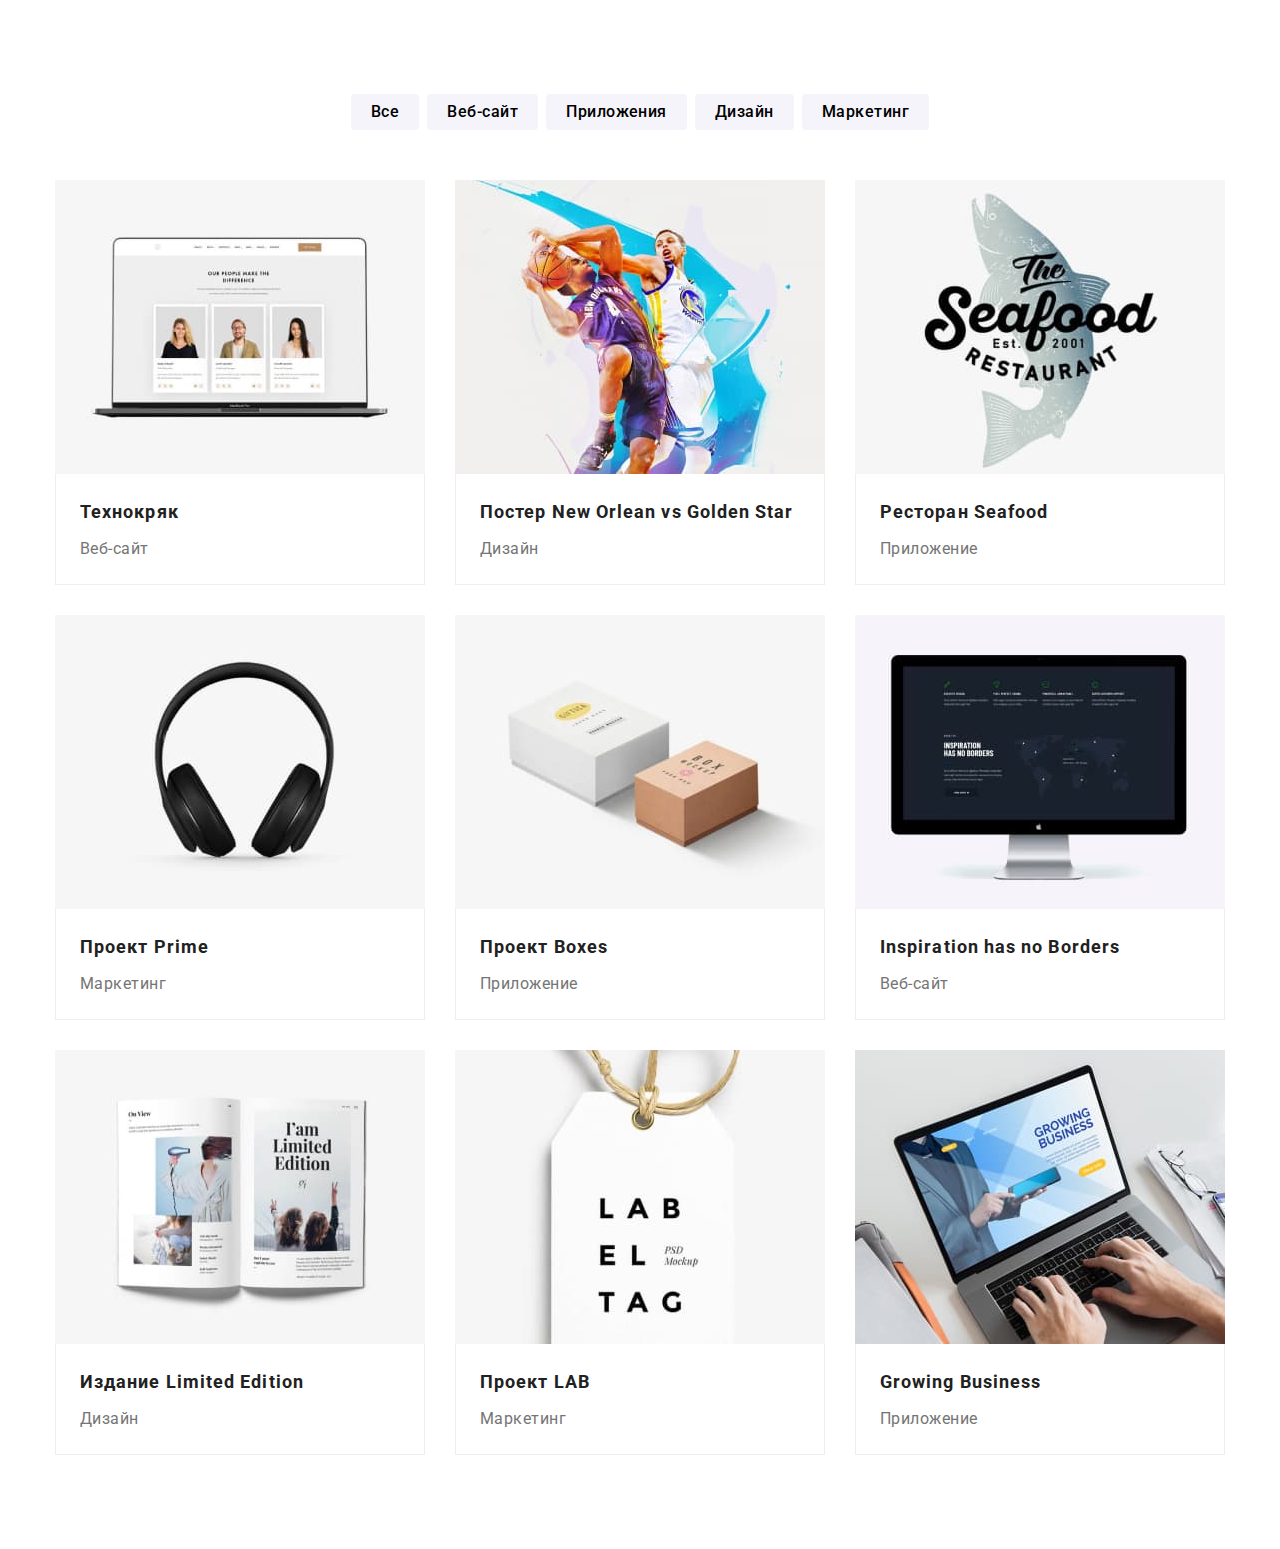
==== portfolio.html @ 3f849b32 "ДЗ-8" ====
<!DOCTYPE html>
<html lang="ru">
<head>
    <meta charset="UTF-8">
    <meta http-equiv="X-UA-Compatible" content="IE=edge">
    <meta name="viewport" content="width=device-width, initial-scale=1.0">
    <title>Портфолио</title>
    <link rel="stylesheet" href="https://cdnjs.cloudflare.com/ajax/libs/modern-normalize/1.0.0/modern-normalize.css">
    <link rel="preconnect" href="https://fonts.gstatic.com">
    <link href="https://fonts.googleapis.com/css2?family=Raleway:wght@700&family=Roboto:wght@400;500;700;900&display=swap"
        rel="stylesheet">
    <link rel="stylesheet" href="./css/main.min.css">
</head>

<body>
    <!-- <header class="header">
        <div class="container header__container">
            <nav class="nav">
                <a class="logo" href="./index.html"> Web<span class="logo__span--color--black">Studio</span></a>
    
                <ul class="nav__list header__nav">
                    <li class="nav__item">
                        <a class="nav__link link" href="./index.html">Студия</a>
                    </li>
                    <li class="nav__item">
                        <a class="nav__link link nav__link--current" href="./portfolio.html">Портфолио</a>
                    </li>
                    <li class="nav__item">
                        <a class="nav__link link" href="">Контакты</a>
                    </li>
                </ul>
            </nav>
    
            <ul class="contacts__list">
                <li class="contacts__item">
                    <a class="contacts__link link" href="mailto:info@devstudio.com">
                        <svg class="contacts__icon mail-icon">
                            <use href="./images/symbol-defs.svg#icon-envelope"></use>
                        </svg>
                        info@devstudio.com
                    </a>
                </li>
                <li class="contacts__list">
                    <a class="contacts__link link" href="tel:+380961111111">
                        <svg class="contacts__icon tell-icon">
                            <use href="./images/symbol-defs.svg#icon-smartphone"></use>
                        </svg>
                        +38 096 111 11 11
                    </a>
                </li>
            </ul>
        </div>
    </header> -->

    <main>
        <section class="section portfolio">
            <div class="container">
                <ul class="filters__list">
                    <li class="filters__item">
                        <button class="filters__button" type="button">Все</button>
                    </li>
                
                    <li class="filters__item">
                        <button class="filters__button" type="button">Веб-сайт</button>
                    </li>
                
                    <li class="filters__item">
                        <button class="filters__button" type="button">Приложения</button>
                    </li>
                
                    <li class="filters__item">
                        <button class="filters__button" type="button">Дизайн</button>
                    </li>
                
                    <li class="filters__item">
                        <button class="filters__button" type="button">Маркетинг</button>
                    </li>
                </ul>
                
                <ul class="portfolio__list">
                    <li class="portfolio__item">
                        <article class="portfolio__article">
                            <a class="portfolio__link link" href="">
                                <div class="portfolio__thumb">
                                    <img class="portfolio__image" src="./images/tehno.jpg" alt="Ноутбук" width="370">
                                    <p class="portfolio__desc">Технокряк это современная площадка распространения коронавируса. Компании используют эту платформу для
                                        цифрового шпионажа и атак на защищённые сервера конкурентов.</p>
                                </div>
                            
                                <div class="portfolio__box">
                                    <h2 class="portfolio__title">Технокряк</h2>
                                    <p class="portfolio__text">Веб-сайт</p>
                                </div>
                            </a>
                        </article>
                    </li>
                
                    <li class="portfolio__item">
                        <article class="portfolio__article">
                            <a class="portfolio__link link" href="">
                                <div class="portfolio__thumb">
                                    <img class="portfolio__image" src="./images/new-orlean.jpg" alt="Баскетбол" width="370">
                                    <p class="portfolio__desc">Технокряк это современная площадка распространения коронавируса. Компании используют эту платформу для
                                        цифрового шпионажа и атак на защищённые сервера конкурентов.</p>
                                </div>
                            
                                <div class="portfolio__box">
                                    <h2 class="portfolio__title">Постер New Orlean vs Golden Star</h2>
                                    <p class="portfolio__text">Дизайн</p>
                                </div>
                            </a>
                        </article>
                    </li>
                
                    <li class="portfolio__item">
                        <article class="portfolio__article">
                            <a class="portfolio__link link" href="">
                                <div class="portfolio__thumb">
                                    <img class="portfolio__image" src="./images/seafood.jpg" alt="Рыба" width="370">
                                    <p class="portfolio__desc">Технокряк это современная площадка распространения коронавируса. Компании используют эту платформу для
                                        цифрового шпионажа и атак на защищённые сервера конкурентов.</p>
                                </div>
                            
                                <div class="portfolio__box">
                                    <h2 class="portfolio__title">Ресторан Seafood</h2>
                                    <p class="portfolio__text">Приложение</p>
                                </div>
                            </a>
                        </article>
                    </li>
                
                    <li class="portfolio__item">
                        <article class="portfolio__article">
                            <a class="portfolio__link link" href="">
                                <div class="portfolio__thumb">
                                    <img class="portfolio__image" src="./images/prime.jpg" alt="Наушники" width="370">
                                    <p class="portfolio__desc">Технокряк это современная площадка распространения коронавируса. Компании используют эту платформу для
                                        цифрового шпионажа и атак на защищённые сервера конкурентов.</p>
                                </div>
                            
                                <div class="portfolio__box">
                                    <h2 class="portfolio__title">Проект Prime</h2>
                                    <p class="portfolio__text">Маркетинг</p>
                                </div>
                            </a>
                        </article>
                    </li>
                
                    <li class="portfolio__item">
                        <article class="portfolio__article">
                            <a class="portfolio__link link" href="">
                                <div class="portfolio__thumb">
                                    <img class="portfolio__image" src="./images/boxes.jpg" alt="Коробка" width="370">
                                    <p class="portfolio__desc">Технокряк это современная площадка распространения коронавируса. Компании используют эту платформу для
                                        цифрового шпионажа и атак на защищённые сервера конкурентов.</p>
                                </div>
                            
                                <div class="portfolio__box">
                                    <h2 class="portfolio__title">Проект Boxes</h2>
                                    <p class="portfolio__text">Приложение</p>
                                </div>
                            </a>
                        </article>
                    </li>
                
                    <li class="portfolio__item">
                        <article class="portfolio__article">
                            <a class="portfolio__link link" href="">
                                <div class="portfolio__thumb">
                                    <img class="portfolio__image" src="./images/inspiration.jpg" alt="Монитор" width="370">
                                    <p class="portfolio__desc">Технокряк это современная площадка распространения коронавируса. Компании используют эту платформу для
                                        цифрового шпионажа и атак на защищённые сервера конкурентов.</p>
                                </div>
                            
                                <div class="portfolio__box">
                                    <h2 class="portfolio__title">Inspiration has no Borders</h2>
                                    <p class="portfolio__text">Веб-сайт</p>
                                </div>
                            </a>
                        </article>
                    </li>
                
                    <li class="portfolio__item">
                        <article class="portfolio__article">
                            <a class="portfolio__link link" href="">
                                <div class="portfolio__thumb">
                                    <img class="portfolio__image" src="./images/limited-edition.jpg" alt="Буклет" width="370">
                                    <p class="portfolio__desc">Технокряк это современная площадка распространения коронавируса. Компании используют эту платформу для
                                        цифрового шпионажа и атак на защищённые сервера конкурентов.</p>
                                </div>
                            
                                <div class="portfolio__box">
                                    <h2 class="portfolio__title">Издание Limited Edition</h2>
                                    <p class="portfolio__text">Дизайн</p>
                                </div>
                            </a>
                        </article>
                    </li>
                
                    <li class="portfolio__item">
                        <article class="portfolio__article">
                            <a class="portfolio__link link" href="">
                                <div class="portfolio__thumb">
                                    <img class="portfolio__image" src="./images/lab.jpg" alt="Бирка" width="370">
                                    <p class="portfolio__desc">Технокряк это современная площадка распространения коронавируса. Компании используют эту платформу для
                                        цифрового шпионажа и атак на защищённые сервера конкурентов.</p>
                                </div>
                            
                                <div class="portfolio__box">
                                    <h2 class="portfolio__title">Проект LAB</h2>
                                    <p class="portfolio__text">Маркетинг</p>
                                </div>
                            </a>
                        </article>
                    </li>
                
                    <li class="portfolio__item">
                        <article class="portfolio__article">
                            <a class="portfolio__link link" href="">
                                <div class="portfolio__thumb">
                                    <img class="portfolio__image" src="./images/growing-business.jpg" alt="Ноутбук" width="370">
                                    <p class="portfolio__desc">Технокряк это современная площадка распространения коронавируса. Компании используют эту платформу для
                                        цифрового шпионажа и атак на защищённые сервера конкурентов.</p>
                                </div>
                            
                                <div class="portfolio__box">
                                    <h2 class="portfolio__title">Growing Business</h2>
                                    <p class="portfolio__text">Приложение</p>
                                </div>
                            </a>
                        </article>
                    </li>
                </ul>
            </div>
        </section>
    </main>
    
    <!-- <footer class="footer">
        <div class="container footer__container">
            <div>
                <a class="logo footer__logo" href="./index.html"> Web<span class="logo__span--color--white">Studio</span></a>
    
                <address class="address">
                    <ul class="address__list">
                        <li class="address__item">
                            <a class="address__link link" href="https://goo.gl/maps/9b3qbMeGriDYsaB76" target="_blank">г.
                                Киев, пр-т Леси
                                Украинки, 26</a>
                        </li>
                        <li class="address__item">
                            <a class="address__link link" href="mailto:info@example.com">info@example.com</a>
                        </li>
                        <li class="address__item">
                            <a class="address__link link" href="tel:+380991111111">+38 099 111 11 11</a>
                        </li>
                    </ul>
                </address>
            </div>
    
            <div class="join">
                <h3 class="join__title">присоединяйтесь</h3>
    
                <ul class="socialmedia__list">
                    <li class="socialmedia__item">
                        <a class="socialmedia__link socialmedia__link--color--white socialmedia__link--backcolor--grey"
                            href="">
                            <svg class="socialmedia__icon">
                                <use href="./images/symbol-defs.svg#icon-instagram"></use>
                            </svg>
                        </a>
                    </li>
                    <li class="socialmedia__item">
                        <a class="socialmedia__link socialmedia__link--color--white socialmedia__link--backcolor--grey"
                            href="">
                            <svg class="socialmedia__icon">
                                <use href="./images/symbol-defs.svg#icon-twitter"></use>
                            </svg>
                        </a>
                    </li>
                    <li class="socialmedia__item">
                        <a class="socialmedia__link socialmedia__link--color--white socialmedia__link--backcolor--grey"
                            href="">
                            <svg class="socialmedia__icon">
                                <use href="./images/symbol-defs.svg#icon-facebook"></use>
                            </svg>
                        </a>
                    </li>
                    <li class="socialmedia__item">
                        <a class="socialmedia__link socialmedia__link--color--white socialmedia__link--backcolor--grey"
                            href="">
                            <svg class="socialmedia__icon">
                                <use href="./images/symbol-defs.svg#icon-linkedin"></use>
                            </svg>
                        </a>
                    </li>
                </ul>
            </div>
    
            <form class="subscribe">
                <h3 class="subscribe__title">Подпишитесь на рассылку</h3>
                <label>
                    <input class="subscribe__input" type="email" name="email" placeholder="E-mail">
                </label>
                <button class="subscribe__botton subscribe-button" type="button">
                    Подписаться
                    <svg class="subscribe-button__icon">
                        <use href="./images/symbol-defs.svg#icon-icon-send"></use>
                    </svg>
                </button>
            </form>
        </div>
    </footer> -->
</body>

</html>
---- css/main.min.css ----
:root{--brand-color: #2196f3;--black-color: #212121;--grey-color: #757575;--white-color: #ffffff;--icon-color: #afb1b8}*,*::before,*::after{box-sizing:border-box}body{font-family:"Roboto", sans-serif;font-style:normal;color:var(--black-color)}ul{list-style-type:none;margin:0;padding:0}.link{font-style:normal;text-decoration:none;color:var(--black-color);transition:color 250ms cubic-bezier(0.4, 0, 0.2, 1)}.link:hover,.link:focus{color:var(--brand-color)}.container{margin:0 auto;padding:0 15px;width:320px}@media screen and (min-width: 480px){.container{width:480px}}@media screen and (min-width: 768px){.container{width:768px}}@media screen and (min-width: 1200px){.container{width:1200px}}.section{padding:60px 0}@media screen and (min-width: 1200px){.section{padding:94px 0}}.logo{font-family:Raleway;font-weight:bold;font-size:26px;line-height:1.192;text-decoration:none;letter-spacing:0.03em;color:var(--brand-color)}.logo__span--color--black{color:var(--black-color)}.logo__span--color--white{color:var(--white-color)}.work__title,.team__title,.client__title{margin:0 auto 50px;font-weight:bold;font-size:24px;line-height:1.167;letter-spacing:0.03em;text-align:center}@media screen and (min-width: 480px){.work__title,.team__title,.client__title{font-size:28px}}@media screen and (min-width: 1200px){.work__title,.team__title,.client__title{font-size:36px}}.header{border-bottom:1px solid #eeeeee;padding:25px 0}.header__nav{margin:0;margin-left:93px}.header__container{display:flex;justify-content:space-between;align-items:center}.nav{display:flex}.nav__list{display:flex;align-items:center;padding:0}.nav__item:not(:last-child){margin-right:50px}.nav__link{font-weight:500;font-size:14px;line-height:1.143;letter-spacing:0.02em}.nav__link--current{display:block;position:relative;color:var(--brand-color)}.nav__link--current::after{display:inline-block;position:absolute;bottom:-32px;left:0;content:"";width:100%;background:#2196f3;border:2px solid;border-radius:2px}.contacts__list{display:flex}.contacts__item:not(:last-child){margin-right:50px}.contacts__icon{margin-right:10px;fill:var(--grey-color);transition:fill 250ms cubic-bezier(0.4, 0, 0.2, 1)}.contacts__icon.mail-icon{height:12px;width:16px}.contacts__icon.tell-icon{height:16px;width:10px}.contacts__link{display:flex;align-items:center;font-weight:500;font-size:14px;line-height:1.143;letter-spacing:0.02em;color:var(--grey-color)}.contacts__link:hover .contacts__icon,.contacts__link:focus .contacts__icon{fill:var(--brand-color)}.hero{background-color:#c4c4c4}@media screen and (min-width: 1200px){.hero{max-width:1600px;margin:0 auto}}.hero__container{padding-top:100px;padding-bottom:100px}@media screen and (min-width: 480px){.hero__container{padding-top:118px;padding-bottom:118px}}@media screen and (min-width: 1200px){.hero__container{padding-top:200px;padding-bottom:200px}}.hero__title{margin:0 auto 30px auto;text-transform:uppercase;text-align:center;font-weight:900;font-size:20px;line-height:1.364;letter-spacing:0.06em;color:var(--white-color)}@media screen and (min-width: 480px){.hero__title{font-size:26px}}@media screen and (min-width: 1200px){.hero__title{font-size:44px}}.hero__order-button{margin:0 auto}.order-button{display:block;padding:10px 32px;font-weight:bold;font-size:16px;line-height:1.875;letter-spacing:0.06em;color:var(--white-color);background-color:var(--brand-color);cursor:pointer;border:none;border-radius:4px;box-shadow:0px 4px 4px rgba(0,0,0,0.15)}.button-close{display:flex;justify-content:center;align-items:center;position:absolute;top:8px;right:8px;width:30px;height:30px;border:1px solid rgba(0,0,0,0.1);border-radius:50%;background-color:#fff;cursor:pointer}.button-close__icon{position:relative;height:100%;width:100%;fill:var(--black-color);transition:fill 250ms cubic-bezier(0.4, 0, 0.2, 1)}.button-close:hover .button-close__icon,.button-close:focus .button-close__icon{fill:var(--brand-color)}.send-button{padding:10px 56px;font-weight:bold;font-size:16px;line-height:1.875;letter-spacing:0.06em;color:var(--white-color);background-color:var(--brand-color);cursor:pointer;border:none;border-radius:4px;box-shadow:0px 4px 4px rgba(0,0,0,0.15)}.filters__button{padding:5px 20px;font-family:Roboto;font-style:normal;font-weight:500;font-size:16px;line-height:1.62;letter-spacing:0.03em;text-align:center;background-color:#f5f4fa;border:none;border-radius:4px;cursor:pointer;transition:background-color 250ms cubic-bezier(0.4, 0, 0.2, 1),color 250ms cubic-bezier(0.4, 0, 0.2, 1),box-shadow 250ms cubic-bezier(0.4, 0, 0.2, 1)}.filters__button:hover,.filters__button:focus{background-color:var(--brand-color);color:var(--white-color);box-shadow:0px 3px 1px rgba(0,0,0,0.1),0px 1px 2px rgba(0,0,0,0.08),0px 2px 2px rgba(0,0,0,0.12)}.subscribe-button{padding:10px 32px;font-weight:bold;font-size:16px;line-height:1.875;letter-spacing:0.06em;color:var(--white-color);background-color:var(--brand-color);cursor:pointer;border:none;border-radius:4px}.subscribe-button__icon{vertical-align:middle;width:24px;height:24px}.backdrop{position:fixed;top:0;left:0;width:100%;height:100%;opacity:1;visibility:visible;transition:opacity 250ms, visibility 250ms;background-color:rgba(0,0,0,0.2)}.backdrop.is-hidden{opacity:0;visibility:hidden;pointer-events:none}.modal{position:absolute;top:50%;left:50%;transform:translate(-50%, -50%);padding:40px;width:528px;box-shadow:0px 1px 3px rgba(0,0,0,0.12),0px 1px 1px rgba(0,0,0,0.14),0px 2px 1px rgba(0,0,0,0.2);border-radius:4px;background-color:#fff}.modal__title{margin:0;margin-bottom:12px;font-weight:bold;font-size:20px;line-height:23px;text-align:center;letter-spacing:0.03em}.modal__label{position:relative;display:flex;flex-direction:column;margin-bottom:10px;font-size:12px;line-height:1.667;letter-spacing:0.01em;color:var(--grey-color)}.modal__icon{position:absolute;bottom:9px;left:12px;width:18px;height:18px;fill:#212121;transition:fill 250ms cubic-bezier(0.4, 0, 0.2, 1)}.modal__send-button{margin-top:30px}.modal__input{margin-top:4px;padding:11px 12px 11px 42px;border:1px solid rgba(33,33,33,0.2);border-radius:4px;cursor:pointer;transition:border 250ms cubic-bezier(0.4, 0, 0.2, 1)}.modal__input:hover,.modal__input:focus{border:1px solid var(--brand-color);outline:none}.modal__input:hover ~ .modal__icon,.modal__input:focus ~ .modal__icon{fill:var(--brand-color)}.modal__textarea{margin-top:4px;padding:12px 16px;font-size:14px;line-height:1.143;letter-spacing:0.01em;border:1px solid rgba(33,33,33,0.2);border-radius:4px;resize:none;cursor:pointer;transition:border 250ms cubic-bezier(0.4, 0, 0.2, 1)}.modal__textarea:hover,.modal__textarea:focus{border:1px solid var(--brand-color);outline:none}.modal__textarea::placeholder{font-size:14px;line-height:1.143;letter-spacing:0.01em;color:rgba(117,117,117,0.5)}.modal-agree{display:flex;flex-direction:column;align-items:center;margin-top:20px}.modal-agree__label{font-size:14px;line-height:1.714;letter-spacing:0.03em;color:var(--grey-color)}.modal-agree__conditions{color:var(--brand-color)}.modal-agree__icon{display:inline-block;vertical-align:text-top;width:16px;height:15px;border:2px solid var(--black-color);border-radius:2px}.modal-agree__checkbox{appearance:none;position:absolute}.modal-agree__checkbox:focus+.modal-agree__icon{border-color:var(--brand-color)}.modal-agree__checkbox:checked+.modal-agree__icon{border-color:transparent;background-color:var(--brand-color);background-image:url("../images/icon-check.svg");background-size:contain;background-origin:border-box}@media screen and (min-width: 768px){.quality__list{display:flex;flex-wrap:wrap;margin-left:-30px}}@media screen and (min-width: 1200px){.quality__list{flex-wrap:nowrap;justify-content:space-between}}.quality__item{margin-bottom:30px}@media screen and (min-width: 768px){.quality__item{flex-basis:calc((100% - 60px) / 2);margin-left:30px}}@media screen and (min-width: 1200px){.quality__item{margin-bottom:0}}@media screen and (max-width: 767px){.quality__item:last-child{margin-bottom:0}}@media screen and (min-width: 768px) and (max-width: 1199px){.quality__item:nth-last-child(-n+2){margin-bottom:0}}.quality__title{margin:0 0 10px 0;font-weight:bold;font-size:14px;line-height:1.143;letter-spacing:0.03em;text-transform:uppercase;text-align:center}@media screen and (min-width: 768px){.quality__title{text-align:start}}.quality__desc{margin:0;font-size:14px;line-height:1.714;letter-spacing:0.03;color:var(--grey-color)}.quality__icon{display:flex;justify-content:center;align-items:center;margin-bottom:30px;height:120px;background-color:#f5f4fa}.work{display:none;padding-top:0}@media screen and (min-width: 1200px){.work{display:flex}}.work__list{display:flex;justify-content:space-between}.work__item{position:relative}.work__image{display:block}.work__label{position:absolute;bottom:0;padding:27px 0;width:100%;height:70px;font-weight:bold;font-size:14px;line-height:1.143;letter-spacing:0.03em;text-align:center;text-transform:uppercase;color:var(--white-color);background-color:rgba(47,48,58,0.8)}.team{background-color:#f5f4fa}@media screen and (min-width: 768px){.team__list{display:flex;flex-wrap:wrap;margin-left:-30px}}@media screen and (min-width: 1200px){.team__list{flex-wrap:nowrap;justify-content:space-between}}.team__item{margin-bottom:30px;width:290px;background-color:var(--white-color);box-shadow:0px 1px 3px rgba(0,0,0,0.12),0px 1px 1px rgba(0,0,0,0.14),0px 2px 1px rgba(0,0,0,0.2);border-radius:0px 0px 4px 4px}@media screen and (min-width: 480px){.team__item{width:450px}}@media screen and (min-width: 768px){.team__item{flex-basis:calc((100% - 60px) / 2);margin-left:30px}}@media screen and (min-width: 1200px){.team__item{margin-bottom:0}}@media screen and (max-width: 767px){.team__item:last-child{margin-bottom:0}}@media screen and (min-width: 768px) and (max-width: 1199px){.team__item:nth-last-child(-n+2){margin-bottom:0}}.team__image{width:100%}.team__desc{padding:30px 0 24px 0;text-align:center}@media screen and (min-width: 1200px){.team__desc{padding-bottom:30px}}.team__name{margin:0;font-weight:500;font-size:16px;line-height:1.188;letter-spacing:0.03em}.team__position{margin:10px 0 16px 0;font-size:16px;line-height:1.188;letter-spacing:0.03em;color:var(--grey-color)}.socialmedia__list{display:flex;justify-content:center}.socialmedia__item:not(:last-child){margin-right:10px}.socialmedia__icon{height:20px;width:20px;fill:currentColor}.socialmedia__link{display:flex;justify-content:center;align-items:center;width:44px;height:44px;border-radius:50%;transition:background-color 250ms cubic-bezier(0.4, 0, 0.2, 1),color 250ms cubic-bezier(0.4, 0, 0.2, 1)}.socialmedia__link:hover,.socialmedia__link:focus{background-color:var(--brand-color);color:var(--white-color);border-radius:50%}.socialmedia__link--color--grey{color:var(--icon-color)}.socialmedia__link--color--white{color:var(--white-color)}.socialmedia__link--backcolor--grey{background-color:rgba(255,255,255,0.1)}@media screen and (min-width: 480px){.client__list{display:flex;flex-wrap:wrap;margin-left:-30px}}@media screen and (min-width: 1200px){.client__list{flex-wrap:nowrap;justify-content:space-between}}.client__item{margin-bottom:30px}@media screen and (min-width: 480px){.client__item{flex-basis:calc((100% - 60px) / 2);margin-left:30px}}@media screen and (min-width: 768px){.client__item{flex-basis:calc((100% - 90px) / 3)}}@media screen and (min-width: 1200px){.client__item{margin-bottom:0}}@media screen and (max-width: 479px){.client__item:last-child{margin-bottom:0}}@media screen and (min-width: 480px) and (max-width: 767px){.client__item:nth-last-child(-n+2){margin-bottom:0}}@media screen and (min-width: 768px) and (max-width: 1199px){.client__item:nth-last-child(-n+3){margin-bottom:0}}.client__link{display:flex;justify-content:center;align-items:center;padding:15px 32px;border:1px solid;border-radius:4px;color:var(--icon-color)}.client__icon{width:106px;height:60px;fill:currentColor}.filters__list{display:flex;flex-wrap:wrap;margin:0 auto 40px}@media screen and (min-width: 768px){.filters__list{justify-content:center;margin-bottom:30px}}@media screen and (min-width: 768px){.filters__list{margin-bottom:50px}}@media screen and (min-width: 768px){.filters__item{margin-bottom:0}}.filters__item:not(:last-child){margin-right:8px}@media screen and (max-width: 767px){.filters__item:not(:nth-last-child(-n+2)){margin-bottom:15px}}@media screen and (min-width: 768px){.portfolio__list{display:flex;flex-wrap:wrap;margin-left:-30px}}.portfolio__item{width:290px;margin-bottom:30px}@media screen and (min-width: 480px){.portfolio__item{width:450px}}@media screen and (min-width: 768px){.portfolio__item{flex-basis:calc((100% - 60px) / 2);margin-left:30px}}@media screen and (min-width: 1200px){.portfolio__item{flex-basis:calc((100% - 90px) / 3)}}@media screen and (max-width: 1199px){.portfolio__item:last-child{margin-bottom:0}}@media screen and (min-width: 1200px){.portfolio__item:nth-last-child(-n+3){margin-bottom:0}}.portfolio__article{height:100%}.portfolio__thumb{position:relative;overflow:hidden}.portfolio__image{display:block;width:100%}.portfolio__box{flex-grow:1;padding:20px 24px;border:1px solid #eeeeee;border-top:none}.portfolio__title{margin:0;margin-bottom:4px;font-weight:bold;font-size:18px;line-height:2;letter-spacing:0.06em;color:var(--black-color)}.portfolio__text{margin:0;font-size:16px;line-height:1.875;letter-spacing:0.03em;color:var(--grey-color)}.portfolio__desc{position:absolute;top:0;left:0;transform:translateY(100%);width:100%;height:100%;margin:0;padding:63px 24px;font-size:18px;line-height:1.556;letter-spacing:0.03em;color:var(--white-color);background-color:rgba(33,150,243,0.9);transition:transform 250ms cubic-bezier(0.4, 0, 0.2, 1)}.portfolio__link{display:flex;flex-direction:column;height:100%;transition:box-shadow 250ms cubic-bezier(0.4, 0, 0.2, 1)}.portfolio__link:hover,.portfolio__link:focus{box-shadow:0px 1px 1px rgba(0,0,0,0.12),0px 4px 4px rgba(0,0,0,0.06),1px 4px 6px rgba(0,0,0,0.16)}.portfolio__link:hover .portfolio__desc,.portfolio__link:focus .portfolio__desc{transform:translateY(0)}.footer{background-color:#2f303a;padding:60px 0}.footer__logo{display:inline-block;margin-bottom:20px}.footer__container{display:flex;align-items:baseline}.address__item{color:rgba(255,255,255,0.6)}.address__item:not(:last-child){margin-bottom:9px}.address__item:nth-child(1){color:var(--white-color)}.address__link{font-size:14px;line-height:1.714;color:inherit}.join{margin-left:70px}.join__title{margin:0 0 20px 0;font-weight:bold;font-size:14px;line-height:1.143;letter-spacing:0.03em;text-transform:uppercase;color:var(--white-color)}.subscribe{margin-left:93px}.subscribe__title{margin:0 0 20px 0;font-weight:bold;font-size:14px;line-height:1.143;letter-spacing:0.03em;text-transform:uppercase;color:var(--white-color)}.subscribe__input{padding:15px 16px;height:50px;width:358px;color:var(--white-color);border:1px solid rgba(255,255,255,0.3);border-radius:4px;background-color:#2f303a}.subscribe__botton{margin-left:12px}
/*# sourceMappingURL=main.min.css.map */
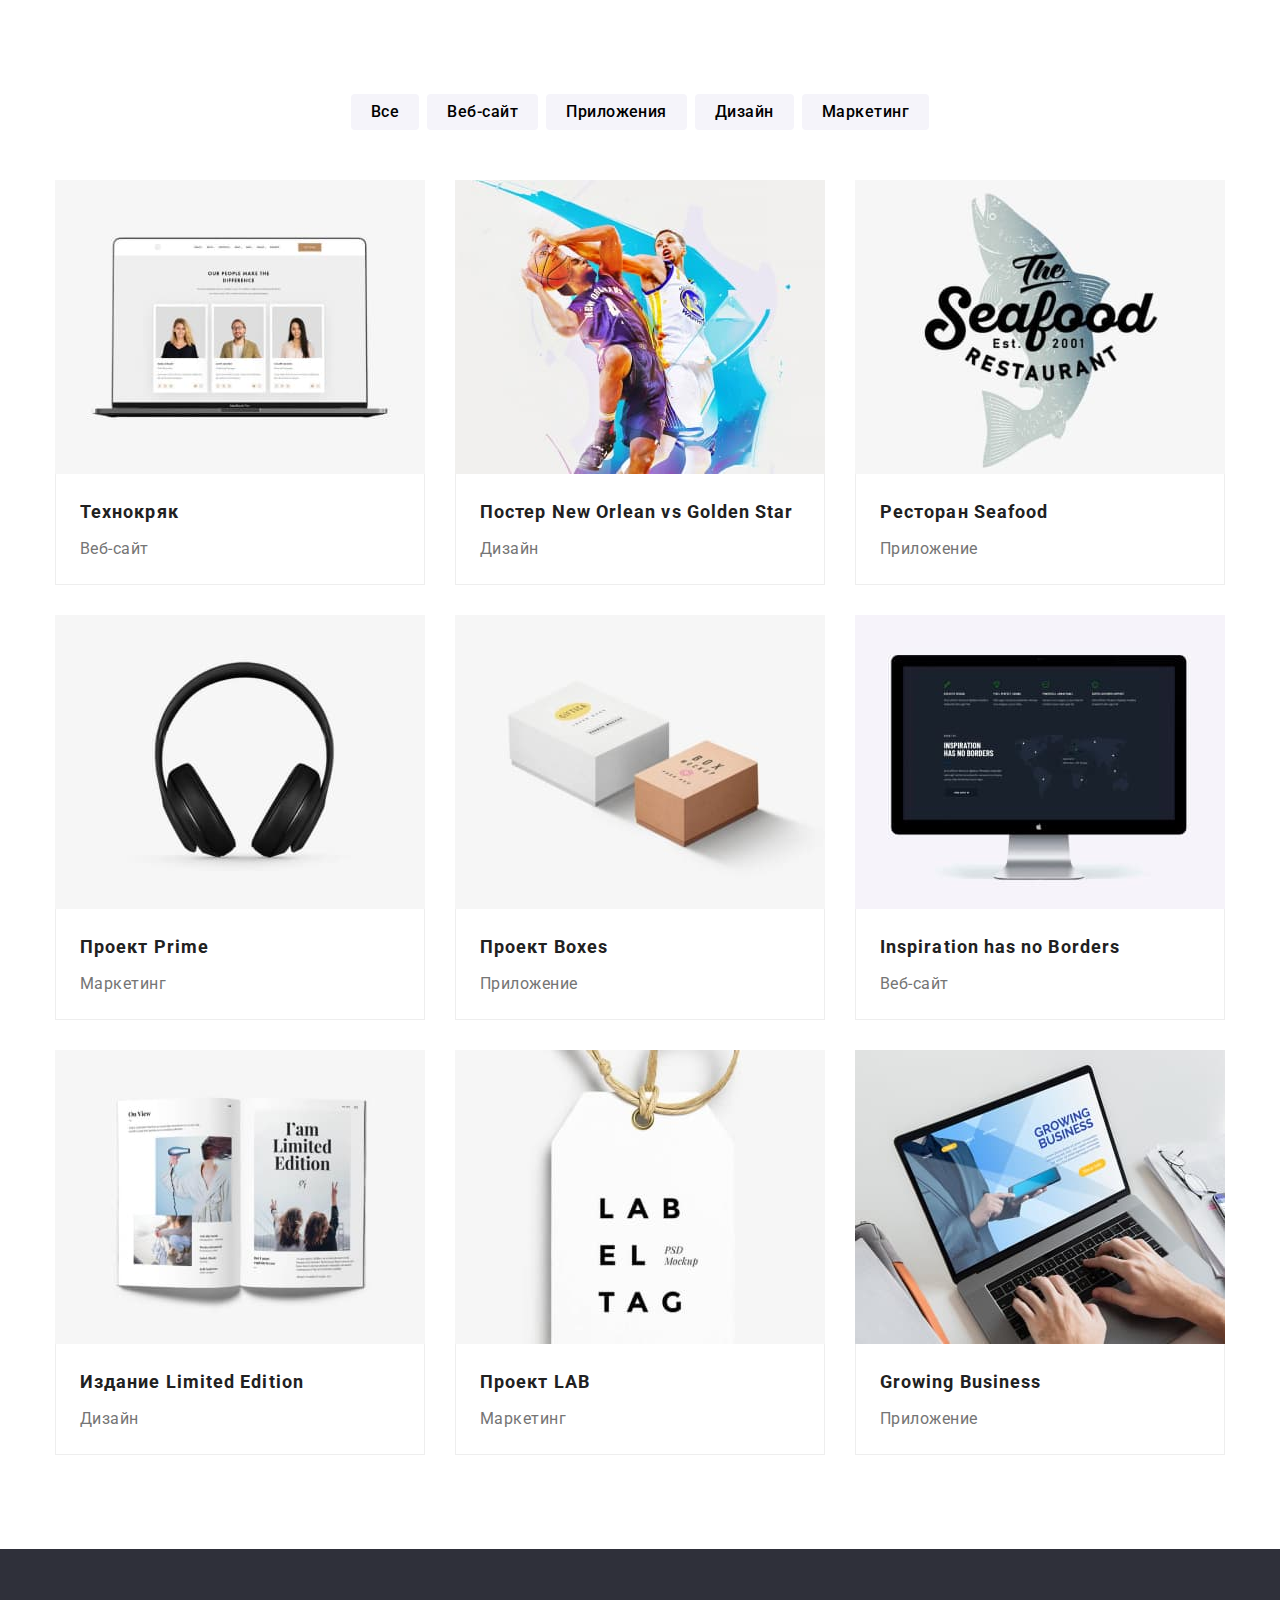
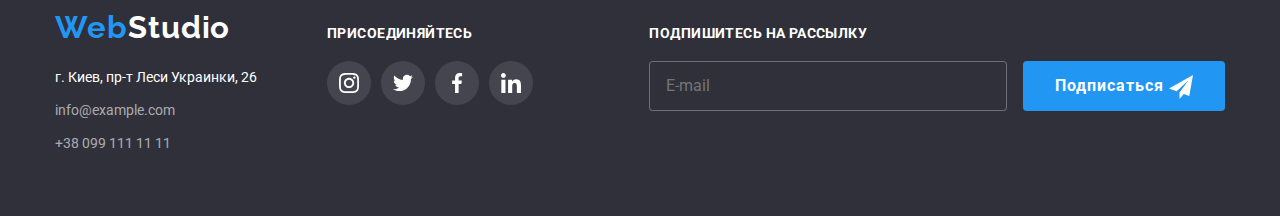
==== commit f6b91091: "ДЗ-8" ====
--- a/portfolio.html
+++ b/portfolio.html
@@ -82,7 +82,13 @@
                         <article class="portfolio__article">
                             <a class="portfolio__link link" href="">
                                 <div class="portfolio__thumb">
-                                    <img class="portfolio__image" src="./images/tehno.jpg" alt="Ноутбук" width="370">
+                                    <picture>
+                                        <source srcset="./images/portfolio-1-desc.jpg 1x, ./images/portfolio-1-desc-2x.jpg 2x"
+                                            media="(min-width: 1200px)" />
+                                        <source srcset="./images/portfolio-1-tab.jpg 1x, ./images/portfolio-1-tab-2x.jpg 2x" media="(min-width: 768px)" />
+                                        <source srcset="./images/portfolio-1.jpg 1x, ./images/portfolio-1-2x.jpg 2x" media="(min-width: 480px)" />
+                                        <img class="portfolio__image" src="./images/portfolio-1.jpg" alt="Ноутбук">
+                                    </picture>
                                     <p class="portfolio__desc">Технокряк это современная площадка распространения коронавируса. Компании используют эту платформу для
                                         цифрового шпионажа и атак на защищённые сервера конкурентов.</p>
                                 </div>
@@ -99,7 +105,12 @@
                         <article class="portfolio__article">
                             <a class="portfolio__link link" href="">
                                 <div class="portfolio__thumb">
-                                    <img class="portfolio__image" src="./images/new-orlean.jpg" alt="Баскетбол" width="370">
+                                    <picture>
+                                        <source srcset="./images/portfolio-2-desc.jpg 1x, ./images/portfolio-2-desc-2x.jpg 2x" media="(min-width: 1200px)" />
+                                        <source srcset="./images/portfolio-2-tab.jpg 1x, ./images/portfolio-2-tab-2x.jpg 2x" media="(min-width: 768px)" />
+                                        <source srcset="./images/portfolio-2.jpg 1x, ./images/portfolio-2-2x.jpg 2x" media="(min-width: 480px)" />
+                                        <img class="portfolio__image" src="./images/portfolio-2.jpg" alt="Баскетбол">
+                                    </picture>
                                     <p class="portfolio__desc">Технокряк это современная площадка распространения коронавируса. Компании используют эту платформу для
                                         цифрового шпионажа и атак на защищённые сервера конкурентов.</p>
                                 </div>
@@ -116,7 +127,12 @@
                         <article class="portfolio__article">
                             <a class="portfolio__link link" href="">
                                 <div class="portfolio__thumb">
-                                    <img class="portfolio__image" src="./images/seafood.jpg" alt="Рыба" width="370">
+                                    <picture>
+                                        <source srcset="./images/portfolio-3-desc.jpg 1x, ./images/portfolio-3-desc-2x.jpg 2x" media="(min-width: 1200px)" />
+                                        <source srcset="./images/portfolio-3-tab.jpg 1x, ./images/portfolio-3-tab-2x.jpg 2x" media="(min-width: 768px)" />
+                                        <source srcset="./images/portfolio-3.jpg 1x, ./images/portfolio-3-2x.jpg 2x" media="(min-width: 480px)" />
+                                        <img class="portfolio__image" src="./images/portfolio-3.jpg" alt="Рыба">
+                                    </picture>
                                     <p class="portfolio__desc">Технокряк это современная площадка распространения коронавируса. Компании используют эту платформу для
                                         цифрового шпионажа и атак на защищённые сервера конкурентов.</p>
                                 </div>
@@ -133,7 +149,12 @@
                         <article class="portfolio__article">
                             <a class="portfolio__link link" href="">
                                 <div class="portfolio__thumb">
-                                    <img class="portfolio__image" src="./images/prime.jpg" alt="Наушники" width="370">
+                                    <picture>
+                                        <source srcset="./images/portfolio-4-desc.jpg 1x, ./images/portfolio-4-desc-2x.jpg 2x" media="(min-width: 1200px)" />
+                                        <source srcset="./images/portfolio-4-tab.jpg 1x, ./images/portfolio-4-tab-2x.jpg 2x" media="(min-width: 768px)" />
+                                        <source srcset="./images/portfolio-4.jpg 1x, ./images/portfolio-4-2x.jpg 2x" media="(min-width: 480px)" />
+                                        <img class="portfolio__image" src="./images/portfolio-4.jpg" alt="Наушники">
+                                    </picture>
                                     <p class="portfolio__desc">Технокряк это современная площадка распространения коронавируса. Компании используют эту платформу для
                                         цифрового шпионажа и атак на защищённые сервера конкурентов.</p>
                                 </div>
@@ -150,7 +171,12 @@
                         <article class="portfolio__article">
                             <a class="portfolio__link link" href="">
                                 <div class="portfolio__thumb">
-                                    <img class="portfolio__image" src="./images/boxes.jpg" alt="Коробка" width="370">
+                                    <picture>
+                                        <source srcset="./images/portfolio-5-desc.jpg 1x, ./images/portfolio-5-desc-2x.jpg 2x" media="(min-width: 1200px)" />
+                                        <source srcset="./images/portfolio-5-tab.jpg 1x, ./images/portfolio-5-tab-2x.jpg 2x" media="(min-width: 768px)" />
+                                        <source srcset="./images/portfolio-5.jpg 1x, ./images/portfolio-5-2x.jpg 2x" media="(min-width: 480px)" />
+                                        <img class="portfolio__image" src="./images/portfolio-5.jpg" alt="Коробка">
+                                    </picture>
                                     <p class="portfolio__desc">Технокряк это современная площадка распространения коронавируса. Компании используют эту платформу для
                                         цифрового шпионажа и атак на защищённые сервера конкурентов.</p>
                                 </div>
@@ -167,7 +193,12 @@
                         <article class="portfolio__article">
                             <a class="portfolio__link link" href="">
                                 <div class="portfolio__thumb">
-                                    <img class="portfolio__image" src="./images/inspiration.jpg" alt="Монитор" width="370">
+                                    <picture>
+                                        <source srcset="./images/portfolio-6-desc.jpg 1x, ./images/portfolio-6-desc-2x.jpg 2x" media="(min-width: 1200px)" />
+                                        <source srcset="./images/portfolio-6-tab.jpg 1x, ./images/portfolio-6-tab-2x.jpg 2x" media="(min-width: 768px)" />
+                                        <source srcset="./images/portfolio-6.jpg 1x, ./images/portfolio-6-2x.jpg 2x" media="(min-width: 480px)" />
+                                        <img class="portfolio__image" src="./images/portfolio-6.jpg" alt="Монитор">
+                                    </picture>
                                     <p class="portfolio__desc">Технокряк это современная площадка распространения коронавируса. Компании используют эту платформу для
                                         цифрового шпионажа и атак на защищённые сервера конкурентов.</p>
                                 </div>
@@ -184,7 +215,12 @@
                         <article class="portfolio__article">
                             <a class="portfolio__link link" href="">
                                 <div class="portfolio__thumb">
-                                    <img class="portfolio__image" src="./images/limited-edition.jpg" alt="Буклет" width="370">
+                                    <picture>
+                                        <source srcset="./images/portfolio-7-desc.jpg 1x, ./images/portfolio-7-desc-2x.jpg 2x" media="(min-width: 1200px)" />
+                                        <source srcset="./images/portfolio-7-tab.jpg 1x, ./images/portfolio-7-tab-2x.jpg 2x" media="(min-width: 768px)" />
+                                        <source srcset="./images/portfolio-7.jpg 1x, ./images/portfolio-7-2x.jpg 2x" media="(min-width: 480px)" />
+                                        <img class="portfolio__image" src="./images/portfolio-7.jpg" alt="Буклет">
+                                    </picture>
                                     <p class="portfolio__desc">Технокряк это современная площадка распространения коронавируса. Компании используют эту платформу для
                                         цифрового шпионажа и атак на защищённые сервера конкурентов.</p>
                                 </div>
@@ -201,7 +237,12 @@
                         <article class="portfolio__article">
                             <a class="portfolio__link link" href="">
                                 <div class="portfolio__thumb">
-                                    <img class="portfolio__image" src="./images/lab.jpg" alt="Бирка" width="370">
+                                    <picture>
+                                        <source srcset="./images/portfolio-8-desc.jpg 1x, ./images/portfolio-8-desc-2x.jpg 2x" media="(min-width: 1200px)" />
+                                        <source srcset="./images/portfolio-8-tab.jpg 1x, ./images/portfolio-8-tab-2x.jpg 2x" media="(min-width: 768px)" />
+                                        <source srcset="./images/portfolio-8.jpg 1x, ./images/portfolio-8-2x.jpg 2x" media="(min-width: 480px)" />
+                                        <img class="portfolio__image" src="./images/portfolio-8.jpg" alt="Бирка">
+                                    </picture>
                                     <p class="portfolio__desc">Технокряк это современная площадка распространения коронавируса. Компании используют эту платформу для
                                         цифрового шпионажа и атак на защищённые сервера конкурентов.</p>
                                 </div>
@@ -218,7 +259,12 @@
                         <article class="portfolio__article">
                             <a class="portfolio__link link" href="">
                                 <div class="portfolio__thumb">
-                                    <img class="portfolio__image" src="./images/growing-business.jpg" alt="Ноутбук" width="370">
+                                    <picture>
+                                        <source srcset="./images/portfolio-9-desc.jpg 1x, ./images/portfolio-9-desc-2x.jpg 2x" media="(min-width: 1200px)" />
+                                        <source srcset="./images/portfolio-9-tab.jpg 1x, ./images/portfolio-9-tab-2x.jpg 2x" media="(min-width: 768px)" />
+                                        <source srcset="./images/portfolio-9.jpg 1x, ./images/portfolio-9-2x.jpg 2x" media="(min-width: 480px)" />
+                                        <img class="portfolio__image" src="./images/portfolio-9.jpg" alt="Ноутбук">
+                                    </picture>
                                     <p class="portfolio__desc">Технокряк это современная площадка распространения коронавируса. Компании используют эту платформу для
                                         цифрового шпионажа и атак на защищённые сервера конкурентов.</p>
                                 </div>
@@ -235,12 +281,13 @@
         </section>
     </main>
     
-    <!-- <footer class="footer">
+    <footer class="footer">
         <div class="container footer__container">
-            <div>
-                <a class="logo footer__logo" href="./index.html"> Web<span class="logo__span--color--white">Studio</span></a>
-    
-                <address class="address">
+            <div class="footer__box">
+                <div class="footer__address">
+                    <a class="logo footer__logo" href="./index.html"> Web<span
+                            class="logo__span--color--white">Studio</span></a>
+    
                     <ul class="address__list">
                         <li class="address__item">
                             <a class="address__link link" href="https://goo.gl/maps/9b3qbMeGriDYsaB76" target="_blank">г.
@@ -254,46 +301,46 @@
                             <a class="address__link link" href="tel:+380991111111">+38 099 111 11 11</a>
                         </li>
                     </ul>
-                </address>
-            </div>
-    
-            <div class="join">
-                <h3 class="join__title">присоединяйтесь</h3>
-    
-                <ul class="socialmedia__list">
-                    <li class="socialmedia__item">
-                        <a class="socialmedia__link socialmedia__link--color--white socialmedia__link--backcolor--grey"
-                            href="">
-                            <svg class="socialmedia__icon">
-                                <use href="./images/symbol-defs.svg#icon-instagram"></use>
-                            </svg>
-                        </a>
-                    </li>
-                    <li class="socialmedia__item">
-                        <a class="socialmedia__link socialmedia__link--color--white socialmedia__link--backcolor--grey"
-                            href="">
-                            <svg class="socialmedia__icon">
-                                <use href="./images/symbol-defs.svg#icon-twitter"></use>
-                            </svg>
-                        </a>
-                    </li>
-                    <li class="socialmedia__item">
-                        <a class="socialmedia__link socialmedia__link--color--white socialmedia__link--backcolor--grey"
-                            href="">
-                            <svg class="socialmedia__icon">
-                                <use href="./images/symbol-defs.svg#icon-facebook"></use>
-                            </svg>
-                        </a>
-                    </li>
-                    <li class="socialmedia__item">
-                        <a class="socialmedia__link socialmedia__link--color--white socialmedia__link--backcolor--grey"
-                            href="">
-                            <svg class="socialmedia__icon">
-                                <use href="./images/symbol-defs.svg#icon-linkedin"></use>
-                            </svg>
-                        </a>
-                    </li>
-                </ul>
+                </div>
+    
+                <div class="join">
+                    <h3 class="join__title">присоединяйтесь</h3>
+    
+                    <ul class="socialmedia__list">
+                        <li class="socialmedia__item">
+                            <a class="socialmedia__link socialmedia__link--color--white socialmedia__link--backcolor--grey"
+                                href="">
+                                <svg class="socialmedia__icon">
+                                    <use href="./images/symbol-defs.svg#icon-instagram"></use>
+                                </svg>
+                            </a>
+                        </li>
+                        <li class="socialmedia__item">
+                            <a class="socialmedia__link socialmedia__link--color--white socialmedia__link--backcolor--grey"
+                                href="">
+                                <svg class="socialmedia__icon">
+                                    <use href="./images/symbol-defs.svg#icon-twitter"></use>
+                                </svg>
+                            </a>
+                        </li>
+                        <li class="socialmedia__item">
+                            <a class="socialmedia__link socialmedia__link--color--white socialmedia__link--backcolor--grey"
+                                href="">
+                                <svg class="socialmedia__icon">
+                                    <use href="./images/symbol-defs.svg#icon-facebook"></use>
+                                </svg>
+                            </a>
+                        </li>
+                        <li class="socialmedia__item">
+                            <a class="socialmedia__link socialmedia__link--color--white socialmedia__link--backcolor--grey"
+                                href="">
+                                <svg class="socialmedia__icon">
+                                    <use href="./images/symbol-defs.svg#icon-linkedin"></use>
+                                </svg>
+                            </a>
+                        </li>
+                    </ul>
+                </div>
             </div>
     
             <form class="subscribe">
@@ -309,7 +356,7 @@
                 </button>
             </form>
         </div>
-    </footer> -->
+    </footer>
 </body>
 
 </html>--- a/css/main.min.css
+++ b/css/main.min.css
@@ -1,2 +1,2 @@
-:root{--brand-color: #2196f3;--black-color: #212121;--grey-color: #757575;--white-color: #ffffff;--icon-color: #afb1b8}*,*::before,*::after{box-sizing:border-box}body{font-family:"Roboto", sans-serif;font-style:normal;color:var(--black-color)}ul{list-style-type:none;margin:0;padding:0}.link{font-style:normal;text-decoration:none;color:var(--black-color);transition:color 250ms cubic-bezier(0.4, 0, 0.2, 1)}.link:hover,.link:focus{color:var(--brand-color)}.container{margin:0 auto;padding:0 15px;width:320px}@media screen and (min-width: 480px){.container{width:480px}}@media screen and (min-width: 768px){.container{width:768px}}@media screen and (min-width: 1200px){.container{width:1200px}}.section{padding:60px 0}@media screen and (min-width: 1200px){.section{padding:94px 0}}.logo{font-family:Raleway;font-weight:bold;font-size:26px;line-height:1.192;text-decoration:none;letter-spacing:0.03em;color:var(--brand-color)}.logo__span--color--black{color:var(--black-color)}.logo__span--color--white{color:var(--white-color)}.work__title,.team__title,.client__title{margin:0 auto 50px;font-weight:bold;font-size:24px;line-height:1.167;letter-spacing:0.03em;text-align:center}@media screen and (min-width: 480px){.work__title,.team__title,.client__title{font-size:28px}}@media screen and (min-width: 1200px){.work__title,.team__title,.client__title{font-size:36px}}.header{border-bottom:1px solid #eeeeee;padding:25px 0}.header__nav{margin:0;margin-left:93px}.header__container{display:flex;justify-content:space-between;align-items:center}.nav{display:flex}.nav__list{display:flex;align-items:center;padding:0}.nav__item:not(:last-child){margin-right:50px}.nav__link{font-weight:500;font-size:14px;line-height:1.143;letter-spacing:0.02em}.nav__link--current{display:block;position:relative;color:var(--brand-color)}.nav__link--current::after{display:inline-block;position:absolute;bottom:-32px;left:0;content:"";width:100%;background:#2196f3;border:2px solid;border-radius:2px}.contacts__list{display:flex}.contacts__item:not(:last-child){margin-right:50px}.contacts__icon{margin-right:10px;fill:var(--grey-color);transition:fill 250ms cubic-bezier(0.4, 0, 0.2, 1)}.contacts__icon.mail-icon{height:12px;width:16px}.contacts__icon.tell-icon{height:16px;width:10px}.contacts__link{display:flex;align-items:center;font-weight:500;font-size:14px;line-height:1.143;letter-spacing:0.02em;color:var(--grey-color)}.contacts__link:hover .contacts__icon,.contacts__link:focus .contacts__icon{fill:var(--brand-color)}.hero{background-color:#c4c4c4}@media screen and (min-width: 1200px){.hero{max-width:1600px;margin:0 auto}}.hero__container{padding-top:100px;padding-bottom:100px}@media screen and (min-width: 480px){.hero__container{padding-top:118px;padding-bottom:118px}}@media screen and (min-width: 1200px){.hero__container{padding-top:200px;padding-bottom:200px}}.hero__title{margin:0 auto 30px auto;text-transform:uppercase;text-align:center;font-weight:900;font-size:20px;line-height:1.364;letter-spacing:0.06em;color:var(--white-color)}@media screen and (min-width: 480px){.hero__title{font-size:26px}}@media screen and (min-width: 1200px){.hero__title{font-size:44px}}.hero__order-button{margin:0 auto}.order-button{display:block;padding:10px 32px;font-weight:bold;font-size:16px;line-height:1.875;letter-spacing:0.06em;color:var(--white-color);background-color:var(--brand-color);cursor:pointer;border:none;border-radius:4px;box-shadow:0px 4px 4px rgba(0,0,0,0.15)}.button-close{display:flex;justify-content:center;align-items:center;position:absolute;top:8px;right:8px;width:30px;height:30px;border:1px solid rgba(0,0,0,0.1);border-radius:50%;background-color:#fff;cursor:pointer}.button-close__icon{position:relative;height:100%;width:100%;fill:var(--black-color);transition:fill 250ms cubic-bezier(0.4, 0, 0.2, 1)}.button-close:hover .button-close__icon,.button-close:focus .button-close__icon{fill:var(--brand-color)}.send-button{padding:10px 56px;font-weight:bold;font-size:16px;line-height:1.875;letter-spacing:0.06em;color:var(--white-color);background-color:var(--brand-color);cursor:pointer;border:none;border-radius:4px;box-shadow:0px 4px 4px rgba(0,0,0,0.15)}.filters__button{padding:5px 20px;font-family:Roboto;font-style:normal;font-weight:500;font-size:16px;line-height:1.62;letter-spacing:0.03em;text-align:center;background-color:#f5f4fa;border:none;border-radius:4px;cursor:pointer;transition:background-color 250ms cubic-bezier(0.4, 0, 0.2, 1),color 250ms cubic-bezier(0.4, 0, 0.2, 1),box-shadow 250ms cubic-bezier(0.4, 0, 0.2, 1)}.filters__button:hover,.filters__button:focus{background-color:var(--brand-color);color:var(--white-color);box-shadow:0px 3px 1px rgba(0,0,0,0.1),0px 1px 2px rgba(0,0,0,0.08),0px 2px 2px rgba(0,0,0,0.12)}.subscribe-button{padding:10px 32px;font-weight:bold;font-size:16px;line-height:1.875;letter-spacing:0.06em;color:var(--white-color);background-color:var(--brand-color);cursor:pointer;border:none;border-radius:4px}.subscribe-button__icon{vertical-align:middle;width:24px;height:24px}.backdrop{position:fixed;top:0;left:0;width:100%;height:100%;opacity:1;visibility:visible;transition:opacity 250ms, visibility 250ms;background-color:rgba(0,0,0,0.2)}.backdrop.is-hidden{opacity:0;visibility:hidden;pointer-events:none}.modal{position:absolute;top:50%;left:50%;transform:translate(-50%, -50%);padding:40px;width:528px;box-shadow:0px 1px 3px rgba(0,0,0,0.12),0px 1px 1px rgba(0,0,0,0.14),0px 2px 1px rgba(0,0,0,0.2);border-radius:4px;background-color:#fff}.modal__title{margin:0;margin-bottom:12px;font-weight:bold;font-size:20px;line-height:23px;text-align:center;letter-spacing:0.03em}.modal__label{position:relative;display:flex;flex-direction:column;margin-bottom:10px;font-size:12px;line-height:1.667;letter-spacing:0.01em;color:var(--grey-color)}.modal__icon{position:absolute;bottom:9px;left:12px;width:18px;height:18px;fill:#212121;transition:fill 250ms cubic-bezier(0.4, 0, 0.2, 1)}.modal__send-button{margin-top:30px}.modal__input{margin-top:4px;padding:11px 12px 11px 42px;border:1px solid rgba(33,33,33,0.2);border-radius:4px;cursor:pointer;transition:border 250ms cubic-bezier(0.4, 0, 0.2, 1)}.modal__input:hover,.modal__input:focus{border:1px solid var(--brand-color);outline:none}.modal__input:hover ~ .modal__icon,.modal__input:focus ~ .modal__icon{fill:var(--brand-color)}.modal__textarea{margin-top:4px;padding:12px 16px;font-size:14px;line-height:1.143;letter-spacing:0.01em;border:1px solid rgba(33,33,33,0.2);border-radius:4px;resize:none;cursor:pointer;transition:border 250ms cubic-bezier(0.4, 0, 0.2, 1)}.modal__textarea:hover,.modal__textarea:focus{border:1px solid var(--brand-color);outline:none}.modal__textarea::placeholder{font-size:14px;line-height:1.143;letter-spacing:0.01em;color:rgba(117,117,117,0.5)}.modal-agree{display:flex;flex-direction:column;align-items:center;margin-top:20px}.modal-agree__label{font-size:14px;line-height:1.714;letter-spacing:0.03em;color:var(--grey-color)}.modal-agree__conditions{color:var(--brand-color)}.modal-agree__icon{display:inline-block;vertical-align:text-top;width:16px;height:15px;border:2px solid var(--black-color);border-radius:2px}.modal-agree__checkbox{appearance:none;position:absolute}.modal-agree__checkbox:focus+.modal-agree__icon{border-color:var(--brand-color)}.modal-agree__checkbox:checked+.modal-agree__icon{border-color:transparent;background-color:var(--brand-color);background-image:url("../images/icon-check.svg");background-size:contain;background-origin:border-box}@media screen and (min-width: 768px){.quality__list{display:flex;flex-wrap:wrap;margin-left:-30px}}@media screen and (min-width: 1200px){.quality__list{flex-wrap:nowrap;justify-content:space-between}}.quality__item{margin-bottom:30px}@media screen and (min-width: 768px){.quality__item{flex-basis:calc((100% - 60px) / 2);margin-left:30px}}@media screen and (min-width: 1200px){.quality__item{margin-bottom:0}}@media screen and (max-width: 767px){.quality__item:last-child{margin-bottom:0}}@media screen and (min-width: 768px) and (max-width: 1199px){.quality__item:nth-last-child(-n+2){margin-bottom:0}}.quality__title{margin:0 0 10px 0;font-weight:bold;font-size:14px;line-height:1.143;letter-spacing:0.03em;text-transform:uppercase;text-align:center}@media screen and (min-width: 768px){.quality__title{text-align:start}}.quality__desc{margin:0;font-size:14px;line-height:1.714;letter-spacing:0.03;color:var(--grey-color)}.quality__icon{display:flex;justify-content:center;align-items:center;margin-bottom:30px;height:120px;background-color:#f5f4fa}.work{display:none;padding-top:0}@media screen and (min-width: 1200px){.work{display:flex}}.work__list{display:flex;justify-content:space-between}.work__item{position:relative}.work__image{display:block}.work__label{position:absolute;bottom:0;padding:27px 0;width:100%;height:70px;font-weight:bold;font-size:14px;line-height:1.143;letter-spacing:0.03em;text-align:center;text-transform:uppercase;color:var(--white-color);background-color:rgba(47,48,58,0.8)}.team{background-color:#f5f4fa}@media screen and (min-width: 768px){.team__list{display:flex;flex-wrap:wrap;margin-left:-30px}}@media screen and (min-width: 1200px){.team__list{flex-wrap:nowrap;justify-content:space-between}}.team__item{margin-bottom:30px;width:290px;background-color:var(--white-color);box-shadow:0px 1px 3px rgba(0,0,0,0.12),0px 1px 1px rgba(0,0,0,0.14),0px 2px 1px rgba(0,0,0,0.2);border-radius:0px 0px 4px 4px}@media screen and (min-width: 480px){.team__item{width:450px}}@media screen and (min-width: 768px){.team__item{flex-basis:calc((100% - 60px) / 2);margin-left:30px}}@media screen and (min-width: 1200px){.team__item{margin-bottom:0}}@media screen and (max-width: 767px){.team__item:last-child{margin-bottom:0}}@media screen and (min-width: 768px) and (max-width: 1199px){.team__item:nth-last-child(-n+2){margin-bottom:0}}.team__image{width:100%}.team__desc{padding:30px 0 24px 0;text-align:center}@media screen and (min-width: 1200px){.team__desc{padding-bottom:30px}}.team__name{margin:0;font-weight:500;font-size:16px;line-height:1.188;letter-spacing:0.03em}.team__position{margin:10px 0 16px 0;font-size:16px;line-height:1.188;letter-spacing:0.03em;color:var(--grey-color)}.socialmedia__list{display:flex;justify-content:center}.socialmedia__item:not(:last-child){margin-right:10px}.socialmedia__icon{height:20px;width:20px;fill:currentColor}.socialmedia__link{display:flex;justify-content:center;align-items:center;width:44px;height:44px;border-radius:50%;transition:background-color 250ms cubic-bezier(0.4, 0, 0.2, 1),color 250ms cubic-bezier(0.4, 0, 0.2, 1)}.socialmedia__link:hover,.socialmedia__link:focus{background-color:var(--brand-color);color:var(--white-color);border-radius:50%}.socialmedia__link--color--grey{color:var(--icon-color)}.socialmedia__link--color--white{color:var(--white-color)}.socialmedia__link--backcolor--grey{background-color:rgba(255,255,255,0.1)}@media screen and (min-width: 480px){.client__list{display:flex;flex-wrap:wrap;margin-left:-30px}}@media screen and (min-width: 1200px){.client__list{flex-wrap:nowrap;justify-content:space-between}}.client__item{margin-bottom:30px}@media screen and (min-width: 480px){.client__item{flex-basis:calc((100% - 60px) / 2);margin-left:30px}}@media screen and (min-width: 768px){.client__item{flex-basis:calc((100% - 90px) / 3)}}@media screen and (min-width: 1200px){.client__item{margin-bottom:0}}@media screen and (max-width: 479px){.client__item:last-child{margin-bottom:0}}@media screen and (min-width: 480px) and (max-width: 767px){.client__item:nth-last-child(-n+2){margin-bottom:0}}@media screen and (min-width: 768px) and (max-width: 1199px){.client__item:nth-last-child(-n+3){margin-bottom:0}}.client__link{display:flex;justify-content:center;align-items:center;padding:15px 32px;border:1px solid;border-radius:4px;color:var(--icon-color)}.client__icon{width:106px;height:60px;fill:currentColor}.filters__list{display:flex;flex-wrap:wrap;margin:0 auto 40px}@media screen and (min-width: 768px){.filters__list{justify-content:center;margin-bottom:30px}}@media screen and (min-width: 768px){.filters__list{margin-bottom:50px}}@media screen and (min-width: 768px){.filters__item{margin-bottom:0}}.filters__item:not(:last-child){margin-right:8px}@media screen and (max-width: 767px){.filters__item:not(:nth-last-child(-n+2)){margin-bottom:15px}}@media screen and (min-width: 768px){.portfolio__list{display:flex;flex-wrap:wrap;margin-left:-30px}}.portfolio__item{width:290px;margin-bottom:30px}@media screen and (min-width: 480px){.portfolio__item{width:450px}}@media screen and (min-width: 768px){.portfolio__item{flex-basis:calc((100% - 60px) / 2);margin-left:30px}}@media screen and (min-width: 1200px){.portfolio__item{flex-basis:calc((100% - 90px) / 3)}}@media screen and (max-width: 1199px){.portfolio__item:last-child{margin-bottom:0}}@media screen and (min-width: 1200px){.portfolio__item:nth-last-child(-n+3){margin-bottom:0}}.portfolio__article{height:100%}.portfolio__thumb{position:relative;overflow:hidden}.portfolio__image{display:block;width:100%}.portfolio__box{flex-grow:1;padding:20px 24px;border:1px solid #eeeeee;border-top:none}.portfolio__title{margin:0;margin-bottom:4px;font-weight:bold;font-size:18px;line-height:2;letter-spacing:0.06em;color:var(--black-color)}.portfolio__text{margin:0;font-size:16px;line-height:1.875;letter-spacing:0.03em;color:var(--grey-color)}.portfolio__desc{position:absolute;top:0;left:0;transform:translateY(100%);width:100%;height:100%;margin:0;padding:63px 24px;font-size:18px;line-height:1.556;letter-spacing:0.03em;color:var(--white-color);background-color:rgba(33,150,243,0.9);transition:transform 250ms cubic-bezier(0.4, 0, 0.2, 1)}.portfolio__link{display:flex;flex-direction:column;height:100%;transition:box-shadow 250ms cubic-bezier(0.4, 0, 0.2, 1)}.portfolio__link:hover,.portfolio__link:focus{box-shadow:0px 1px 1px rgba(0,0,0,0.12),0px 4px 4px rgba(0,0,0,0.06),1px 4px 6px rgba(0,0,0,0.16)}.portfolio__link:hover .portfolio__desc,.portfolio__link:focus .portfolio__desc{transform:translateY(0)}.footer{background-color:#2f303a;padding:60px 0}.footer__logo{display:inline-block;margin-bottom:20px}.footer__container{display:flex;align-items:baseline}.address__item{color:rgba(255,255,255,0.6)}.address__item:not(:last-child){margin-bottom:9px}.address__item:nth-child(1){color:var(--white-color)}.address__link{font-size:14px;line-height:1.714;color:inherit}.join{margin-left:70px}.join__title{margin:0 0 20px 0;font-weight:bold;font-size:14px;line-height:1.143;letter-spacing:0.03em;text-transform:uppercase;color:var(--white-color)}.subscribe{margin-left:93px}.subscribe__title{margin:0 0 20px 0;font-weight:bold;font-size:14px;line-height:1.143;letter-spacing:0.03em;text-transform:uppercase;color:var(--white-color)}.subscribe__input{padding:15px 16px;height:50px;width:358px;color:var(--white-color);border:1px solid rgba(255,255,255,0.3);border-radius:4px;background-color:#2f303a}.subscribe__botton{margin-left:12px}
+:root{--brand-color: #2196f3;--black-color: #212121;--grey-color: #757575;--white-color: #ffffff;--icon-color: #afb1b8}*,*::before,*::after{box-sizing:border-box}body{font-family:"Roboto", sans-serif;font-style:normal;color:var(--black-color)}ul{list-style-type:none;margin:0;padding:0}.link{font-style:normal;text-decoration:none;color:var(--black-color);transition:color 250ms cubic-bezier(0.4, 0, 0.2, 1)}.link:hover,.link:focus{color:var(--brand-color)}.container{margin:0 auto;padding:0 15px;width:100%}@media screen and (min-width: 480px){.container{width:480px}}@media screen and (min-width: 768px){.container{width:768px}}@media screen and (min-width: 1200px){.container{width:1200px}}.section{padding:60px 0}@media screen and (min-width: 1200px){.section{padding:94px 0}}.logo{font-family:Raleway;font-weight:bold;font-size:24px;line-height:1.192;text-decoration:none;letter-spacing:0.03em;color:var(--brand-color)}@media screen and (min-width: 1200px){.logo{font-size:31px}}.logo__span--color--black{color:var(--black-color)}.logo__span--color--white{color:var(--white-color)}.work__title,.team__title,.client__title{margin:0 auto 30px;font-weight:bold;font-size:24px;line-height:1.167;letter-spacing:0.03em;text-align:center}@media screen and (min-width: 480px){.work__title,.team__title,.client__title{font-size:28px}}@media screen and (min-width: 1200px){.work__title,.team__title,.client__title{margin-bottom:50px;font-size:36px}}.header{border-bottom:1px solid #eeeeee;padding:25px 0}.header__nav{margin:0;margin-left:93px}.header__container{display:flex;justify-content:space-between;align-items:center}.nav{display:flex}.nav__list{display:flex;align-items:center;padding:0}.nav__item:not(:last-child){margin-right:50px}.nav__link{font-weight:500;font-size:14px;line-height:1.143;letter-spacing:0.02em}.nav__link--current{display:block;position:relative;color:var(--brand-color)}.nav__link--current::after{display:inline-block;position:absolute;bottom:-32px;left:0;content:"";width:100%;background:#2196f3;border:2px solid;border-radius:2px}.contacts__list{display:flex}.contacts__item:not(:last-child){margin-right:50px}.contacts__icon{margin-right:10px;fill:var(--grey-color);transition:fill 250ms cubic-bezier(0.4, 0, 0.2, 1)}.contacts__icon.mail-icon{height:12px;width:16px}.contacts__icon.tell-icon{height:16px;width:10px}.contacts__link{display:flex;align-items:center;font-weight:500;font-size:14px;line-height:1.143;letter-spacing:0.02em;color:var(--grey-color)}.contacts__link:hover .contacts__icon,.contacts__link:focus .contacts__icon{fill:var(--brand-color)}.hero{background-color:#c4c4c4;background-image:linear-gradient(to right, rgba(47,48,58,0.4), rgba(47,48,58,0.4)),url(".../images/hero.jpg")}@media screen and (min-width: 1200px){.hero{max-width:1600px;margin:0 auto}}.hero__container{padding-top:100px;padding-bottom:100px}@media screen and (min-width: 480px){.hero__container{padding-top:118px;padding-bottom:118px}}@media screen and (min-width: 1200px){.hero__container{padding-top:200px;padding-bottom:200px}}.hero__title{margin:0 auto 30px auto;text-transform:uppercase;text-align:center;font-weight:900;font-size:20px;line-height:1.364;letter-spacing:0.06em;color:var(--white-color)}@media screen and (min-width: 480px){.hero__title{font-size:26px}}@media screen and (min-width: 1200px){.hero__title{font-size:44px}}.hero__order-button{margin:0 auto}.order-button{display:block;padding:10px 32px;font-weight:bold;font-size:16px;line-height:1.875;letter-spacing:0.06em;color:var(--white-color);background-color:var(--brand-color);cursor:pointer;border:none;border-radius:4px;box-shadow:0px 4px 4px rgba(0,0,0,0.15)}.button-close{display:flex;justify-content:center;align-items:center;position:absolute;top:8px;right:8px;width:30px;height:30px;border:1px solid rgba(0,0,0,0.1);border-radius:50%;background-color:#fff;cursor:pointer}.button-close__icon{position:relative;height:100%;width:100%;fill:var(--black-color);transition:fill 250ms cubic-bezier(0.4, 0, 0.2, 1)}.button-close:hover .button-close__icon,.button-close:focus .button-close__icon{fill:var(--brand-color)}.send-button{padding:10px 56px;font-weight:bold;font-size:16px;line-height:1.875;letter-spacing:0.06em;color:var(--white-color);background-color:var(--brand-color);cursor:pointer;border:none;border-radius:4px;box-shadow:0px 4px 4px rgba(0,0,0,0.15)}.filters__button{padding:5px 20px;font-family:Roboto;font-style:normal;font-weight:500;font-size:16px;line-height:1.62;letter-spacing:0.03em;text-align:center;background-color:#f5f4fa;border:none;border-radius:4px;cursor:pointer;transition:background-color 250ms cubic-bezier(0.4, 0, 0.2, 1),color 250ms cubic-bezier(0.4, 0, 0.2, 1),box-shadow 250ms cubic-bezier(0.4, 0, 0.2, 1)}.filters__button:hover,.filters__button:focus{background-color:var(--brand-color);color:var(--white-color);box-shadow:0px 3px 1px rgba(0,0,0,0.1),0px 1px 2px rgba(0,0,0,0.08),0px 2px 2px rgba(0,0,0,0.12)}.subscribe-button{padding:10px 32px;font-weight:bold;font-size:16px;line-height:1.875;letter-spacing:0.06em;color:var(--white-color);background-color:var(--brand-color);cursor:pointer;border:none;border-radius:4px}.subscribe-button__icon{vertical-align:middle;width:24px;height:24px}.backdrop{position:fixed;top:0;left:0;width:100%;height:100%;opacity:1;visibility:visible;transition:opacity 250ms, visibility 250ms;background-color:rgba(0,0,0,0.2)}.backdrop.is-hidden{opacity:0;visibility:hidden;pointer-events:none}.modal{position:absolute;top:50%;left:50%;transform:translate(-50%, -50%);padding:40px;width:290px;box-shadow:0px 1px 3px rgba(0,0,0,0.12),0px 1px 1px rgba(0,0,0,0.14),0px 2px 1px rgba(0,0,0,0.2);border-radius:4px;background-color:#fff}@media screen and (min-width: 480px){.modal{width:450px}}@media screen and (min-width: 1200px){.modal{width:528px}}.modal__title{margin:0;margin-bottom:12px;font-weight:bold;font-size:16px;line-height:23px;text-align:center;letter-spacing:0.03em}@media screen and (min-width: 480px){.modal__title{font-size:20px}}.modal__label{position:relative;display:flex;flex-direction:column;margin-bottom:10px;font-size:12px;line-height:1.667;letter-spacing:0.01em;color:var(--grey-color)}.modal__icon{position:absolute;bottom:9px;left:12px;width:18px;height:18px;fill:#212121;transition:fill 250ms cubic-bezier(0.4, 0, 0.2, 1)}.modal__send-button{margin-top:30px}.modal__input{margin-top:4px;padding:11px 12px 11px 42px;border:1px solid rgba(33,33,33,0.2);border-radius:4px;cursor:pointer;transition:border 250ms cubic-bezier(0.4, 0, 0.2, 1)}.modal__input:hover,.modal__input:focus{border:1px solid var(--brand-color);outline:none}.modal__input:hover ~ .modal__icon,.modal__input:focus ~ .modal__icon{fill:var(--brand-color)}.modal__textarea{margin-top:4px;padding:12px 16px;font-size:14px;line-height:1.143;letter-spacing:0.01em;border:1px solid rgba(33,33,33,0.2);border-radius:4px;resize:none;cursor:pointer;transition:border 250ms cubic-bezier(0.4, 0, 0.2, 1)}.modal__textarea:hover,.modal__textarea:focus{border:1px solid var(--brand-color);outline:none}.modal__textarea::placeholder{font-size:14px;line-height:1.143;letter-spacing:0.01em;color:rgba(117,117,117,0.5)}.modal-agree{display:flex;flex-direction:column;align-items:center;margin-top:20px}.modal-agree__label{font-size:12px;line-height:1.714;letter-spacing:0.03em;color:var(--grey-color)}@media screen and (min-width: 1200px){.modal-agree__label{font-size:14px}}.modal-agree__conditions{color:var(--brand-color)}.modal-agree__icon{display:inline-block;vertical-align:text-top;width:16px;height:15px;border:2px solid var(--black-color);border-radius:2px}.modal-agree__checkbox{appearance:none;position:absolute}.modal-agree__checkbox:focus+.modal-agree__icon{border-color:var(--brand-color)}.modal-agree__checkbox:checked+.modal-agree__icon{border-color:transparent;background-color:var(--brand-color);background-image:url("../images/icon-check.svg");background-size:contain;background-origin:border-box}.quality__list{margin-bottom:-30px}@media screen and (min-width: 768px){.quality__list{display:flex;flex-wrap:wrap;margin-left:-30px}}.quality__item{margin-bottom:30px}@media screen and (min-width: 768px){.quality__item{flex-basis:calc((100% - 60px) / 2);margin-left:30px}}@media screen and (min-width: 1200px){.quality__item{flex-basis:calc((100% - 120px) / 4)}}.quality__title{margin:0 0 10px 0;font-weight:bold;font-size:14px;line-height:1.143;letter-spacing:0.03em;text-transform:uppercase;text-align:center}@media screen and (min-width: 768px){.quality__title{text-align:start}}.quality__desc{margin:0;font-size:14px;line-height:1.714;letter-spacing:0.03;color:var(--grey-color)}.quality__icon{display:flex;justify-content:center;align-items:center;margin-bottom:30px;height:120px;background-color:#f5f4fa}.work{display:none;padding-top:0}@media screen and (min-width: 1200px){.work{display:flex}}.work__list{display:flex;justify-content:space-between}.work__item{position:relative}.work__image{display:block}.work__label{position:absolute;bottom:0;padding:27px 0;width:100%;height:70px;font-weight:bold;font-size:14px;line-height:1.143;letter-spacing:0.03em;text-align:center;text-transform:uppercase;color:var(--white-color);background-color:rgba(47,48,58,0.8)}.team{background-color:#f5f4fa}.team__list{margin-bottom:-30px}@media screen and (min-width: 768px){.team__list{display:flex;flex-wrap:wrap;margin-left:-30px}}.team__item{margin-bottom:30px;width:100%;background-color:var(--white-color);box-shadow:0px 1px 3px rgba(0,0,0,0.12),0px 1px 1px rgba(0,0,0,0.14),0px 2px 1px rgba(0,0,0,0.2);border-radius:0px 0px 4px 4px}@media screen and (min-width: 480px){.team__item{width:450px}}@media screen and (min-width: 768px){.team__item{flex-basis:calc((100% - 60px) / 2);margin-left:30px}}@media screen and (min-width: 1200px){.team__item{flex-basis:calc((100% - 120px) / 4)}}.team__image{width:100%}.team__desc{padding:30px 0 24px 0;text-align:center}@media screen and (min-width: 1200px){.team__desc{padding-bottom:30px}}.team__name{margin:0;font-weight:500;font-size:16px;line-height:1.188;letter-spacing:0.03em}.team__position{margin:10px 0 16px 0;font-size:16px;line-height:1.188;letter-spacing:0.03em;color:var(--grey-color)}.socialmedia__list{display:flex;justify-content:center}.socialmedia__item:not(:last-child){margin-right:10px}.socialmedia__icon{height:20px;width:20px;fill:currentColor}.socialmedia__link{display:flex;justify-content:center;align-items:center;width:44px;height:44px;border-radius:50%;transition:background-color 250ms cubic-bezier(0.4, 0, 0.2, 1),color 250ms cubic-bezier(0.4, 0, 0.2, 1)}.socialmedia__link:hover,.socialmedia__link:focus{background-color:var(--brand-color);color:var(--white-color);border-radius:50%}.socialmedia__link--color--grey{color:var(--icon-color)}.socialmedia__link--color--white{color:var(--white-color)}.socialmedia__link--backcolor--grey{background-color:rgba(255,255,255,0.1)}.client__list{margin-bottom:-30px}@media screen and (min-width: 480px){.client__list{display:flex;flex-wrap:wrap;margin-left:-30px}}.client__item{margin-bottom:30px}@media screen and (min-width: 480px){.client__item{flex-basis:calc((100% - 60px) / 2);margin-left:30px}}@media screen and (min-width: 768px){.client__item{flex-basis:calc((100% - 90px) / 3)}}@media screen and (min-width: 1200px){.client__item{flex-basis:calc((100% - 180px) / 6)}}.client__link{display:flex;justify-content:center;align-items:center;padding:15px 30px;border:1px solid;border-radius:4px;color:var(--icon-color)}.client__icon{width:106px;height:60px;fill:currentColor}.filters__list{display:flex;flex-wrap:wrap;margin:0 auto 40px}@media screen and (min-width: 768px){.filters__list{justify-content:center;margin-bottom:30px}}@media screen and (min-width: 768px){.filters__list{margin-bottom:50px}}@media screen and (min-width: 768px){.filters__item{margin-bottom:0}}.filters__item:not(:last-child){margin-right:8px}@media screen and (max-width: 767px){.filters__item:not(:nth-last-child(-n+2)){margin-bottom:15px}}.portfolio__list{margin-bottom:-30px}@media screen and (min-width: 768px){.portfolio__list{display:flex;flex-wrap:wrap;margin-left:-30px}}.portfolio__item{width:100%;margin-bottom:30px}@media screen and (min-width: 480px){.portfolio__item{width:450px}}@media screen and (min-width: 768px){.portfolio__item{flex-basis:calc((100% - 60px) / 2);margin-left:30px}}@media screen and (min-width: 1200px){.portfolio__item{flex-basis:calc((100% - 90px) / 3)}}.portfolio__article{height:100%}.portfolio__thumb{position:relative;overflow:hidden}.portfolio__image{display:block;width:100%}.portfolio__box{flex-grow:1;padding:20px 24px;border:1px solid #eeeeee;border-top:none}.portfolio__title{margin:0;margin-bottom:4px;font-weight:bold;font-size:18px;line-height:2;letter-spacing:0.06em;color:var(--black-color)}.portfolio__text{margin:0;font-size:16px;line-height:1.875;letter-spacing:0.03em;color:var(--grey-color)}.portfolio__desc{position:absolute;top:0;left:0;transform:translateY(100%);width:100%;height:100%;margin:0;padding:63px 24px;font-size:18px;line-height:1.556;letter-spacing:0.03em;color:var(--white-color);background-color:rgba(33,150,243,0.9);transition:transform 250ms cubic-bezier(0.4, 0, 0.2, 1)}.portfolio__link{display:flex;flex-direction:column;height:100%;transition:box-shadow 250ms cubic-bezier(0.4, 0, 0.2, 1)}.portfolio__link:hover,.portfolio__link:focus{box-shadow:0px 1px 1px rgba(0,0,0,0.12),0px 4px 4px rgba(0,0,0,0.06),1px 4px 6px rgba(0,0,0,0.16)}.portfolio__link:hover .portfolio__desc,.portfolio__link:focus .portfolio__desc{transform:translateY(0)}.footer{background-color:#2f303a;padding:60px 0}.footer__logo{display:inline-block;margin-bottom:20px}@media screen and (min-width: 1200px){.footer__container{display:flex;justify-content:space-between;align-items:baseline}}.footer__box{margin-bottom:60px}@media screen and (min-width: 768px){.footer__box{display:flex;justify-content:space-between;align-items:baseline;margin:0 74px 60px 61px}}@media screen and (min-width: 1200px){.footer__box{margin:0}}.footer__address{margin-bottom:60px;text-align:center}@media screen and (min-width: 768px){.footer__address{margin-bottom:0}}@media screen and (min-width: 1200px){.footer__address{text-align:start}}.address__item{color:rgba(255,255,255,0.6)}.address__item:not(:last-child){margin-bottom:9px}.address__item:nth-child(1){color:var(--white-color)}.address__link{font-size:14px;line-height:1.714;color:inherit}.join{margin-bottom:60px;text-align:center}@media screen and (min-width: 1200px){.join{margin-left:70px;text-align:start}}.join__title{margin:0 0 20px 0;font-weight:bold;font-size:14px;line-height:1.143;letter-spacing:0.03em;text-transform:uppercase;color:var(--white-color)}@media screen and (min-width: 768px){.join{margin-bottom:0}}.subscribe{text-align:center}@media screen and (min-width: 1200px){.subscribe{text-align:start}}.subscribe__title{margin:0 0 20px 0;font-weight:bold;font-size:14px;line-height:1.143;letter-spacing:0.03em;text-transform:uppercase;color:var(--white-color)}.subscribe__input{padding:15px 16px;margin-bottom:20px;height:50px;width:100%;color:var(--white-color);border:1px solid rgba(255,255,255,0.3);border-radius:4px;background-color:#2f303a}@media screen and (min-width: 768px){.subscribe__input{width:450px}}@media screen and (min-width: 1200px){.subscribe__input{width:358px;margin-bottom:0;margin-right:12px}}@media screen and (min-width: 768px){.subscribe__botton{display:block;margin:0 auto}}@media screen and (min-width: 1200px){.subscribe__botton{display:inline}}
 /*# sourceMappingURL=main.min.css.map */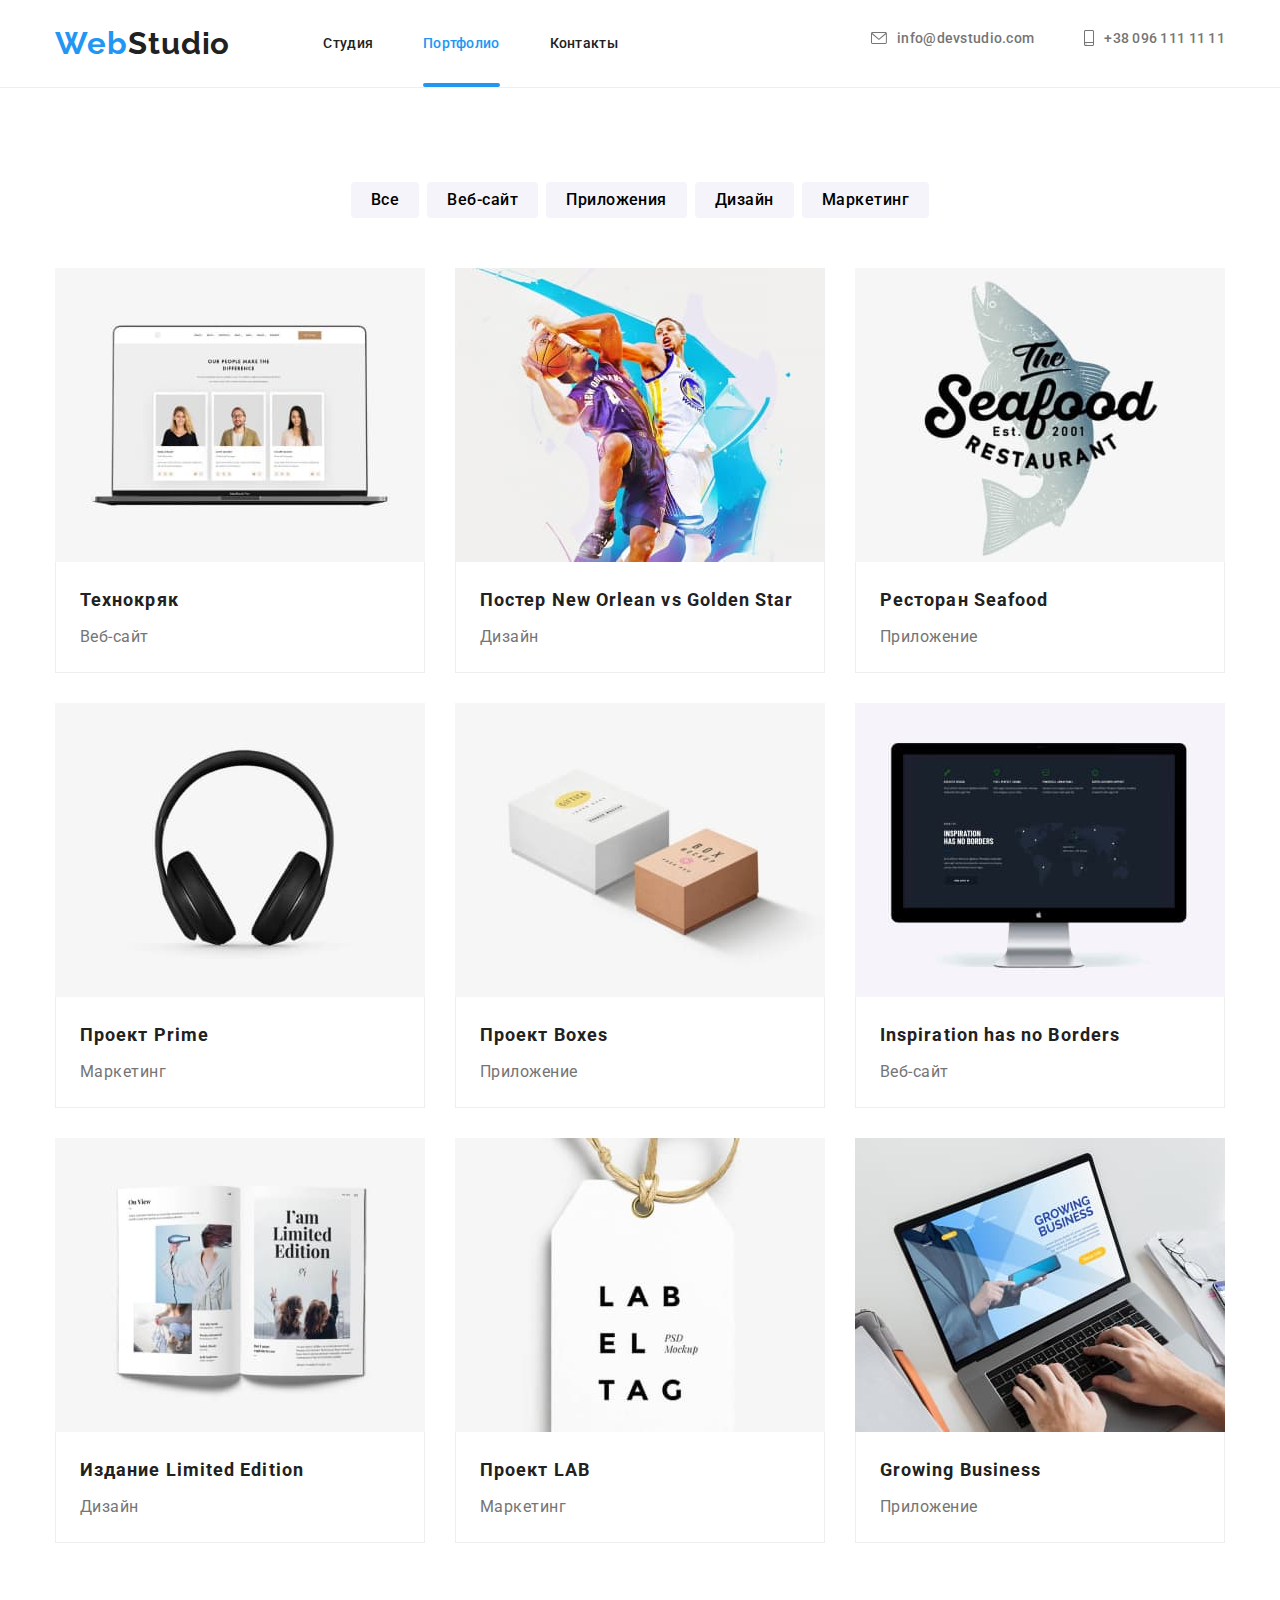
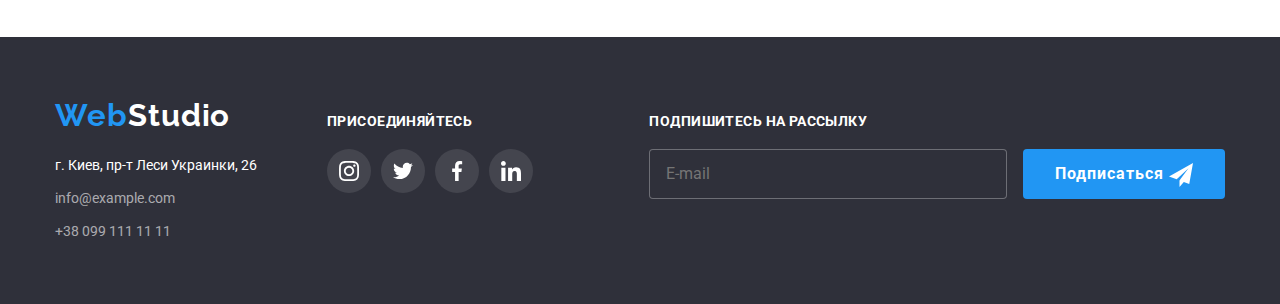
==== commit f760d01c: "ДЗ-8" ====
--- a/portfolio.html
+++ b/portfolio.html
@@ -13,7 +13,7 @@
 </head>
 
 <body>
-    <!-- <header class="header">
+    <header class="header">
         <div class="container header__container">
             <nav class="nav">
                 <a class="logo" href="./index.html"> Web<span class="logo__span--color--black">Studio</span></a>
@@ -31,7 +31,7 @@
                 </ul>
             </nav>
     
-            <ul class="contacts__list">
+            <ul class="contacts__list header__contacts">
                 <li class="contacts__item">
                     <a class="contacts__link link" href="mailto:info@devstudio.com">
                         <svg class="contacts__icon mail-icon">
@@ -40,7 +40,7 @@
                         info@devstudio.com
                     </a>
                 </li>
-                <li class="contacts__list">
+                <li class="contacts__item">
                     <a class="contacts__link link" href="tel:+380961111111">
                         <svg class="contacts__icon tell-icon">
                             <use href="./images/symbol-defs.svg#icon-smartphone"></use>
@@ -49,8 +49,63 @@
                     </a>
                 </li>
             </ul>
+    
+            <button class="menu-open" type="button">
+                <svg class="menu-open__icon">
+                    <use href="./images/symbol-defs.svg#icon-menu-open"></use>
+                </svg>
+            </button>
+    
+            <div class="mobile-nav is-hidden">
+                <div class="container mobile-nav__container">
+                    <button class="menu-close" type="button">
+                        <svg class="menu-close__icon">
+                            <use href="./images/symbol-defs.svg#icon-close"></use>
+                        </svg>
+                    </button>
+    
+                    <ul class="mobile-nav__list">
+                        <li class="mobile-nav__item">
+                            <a class="mobile-nav__link link" href="./index.html">Студия</a>
+                        </li>
+                        <li class="mobile-nav__item">
+                            <a class="mobile-nav__link link" href="./portfolio.html">Портфолио</a>
+                        </li>
+                        <li class="mobile-nav__item">
+                            <a class="mobile-nav__link link" href="">Контакты</a>
+                        </li>
+                    </ul>
+    
+                    <div class="mobile-nav__bottom">
+                        <ul class="mobile-contacts__list">
+                            <li class="mobile-contacts__item">
+                                <a class="mobile-contacts__link link" href="">+38 096 111 11 11</a>
+                            </li>
+                            <li class="mobile-contacts__item">
+                                <a class="mobile-contacts__link link" href="">info@devstudio.com</a>
+                            </li>
+                        </ul>
+    
+                        <ul class="mobile-social__list">
+                            <li class="mobile-social__item">
+                                <a class="mobile-social__link link" href="">Instagram</a>
+                            </li>
+                            <li class="mobile-social__item">
+                                <a class="mobile-social__link link" href="">Twitter</a>
+                            </li>
+                            <li class="mobile-social__item">
+                                <a class="mobile-social__link link" href="">Facebook</a>
+                            </li>
+                            <li class="mobile-social__item">
+                                <a class="mobile-social__link link" href="">LinkedIn</a>
+                            </li>
+                        </ul>
+                    </div>
+                </div>
+            </div>
+    
         </div>
-    </header> -->
+    </header>
 
     <main>
         <section class="section portfolio">
@@ -357,6 +412,8 @@
             </form>
         </div>
     </footer>
+
+    <script src="./js/mobile-menu.js"></script>
 </body>
 
 </html>--- a/css/main.min.css
+++ b/css/main.min.css
@@ -1,2 +1,2 @@
-:root{--brand-color: #2196f3;--black-color: #212121;--grey-color: #757575;--white-color: #ffffff;--icon-color: #afb1b8}*,*::before,*::after{box-sizing:border-box}body{font-family:"Roboto", sans-serif;font-style:normal;color:var(--black-color)}ul{list-style-type:none;margin:0;padding:0}.link{font-style:normal;text-decoration:none;color:var(--black-color);transition:color 250ms cubic-bezier(0.4, 0, 0.2, 1)}.link:hover,.link:focus{color:var(--brand-color)}.container{margin:0 auto;padding:0 15px;width:100%}@media screen and (min-width: 480px){.container{width:480px}}@media screen and (min-width: 768px){.container{width:768px}}@media screen and (min-width: 1200px){.container{width:1200px}}.section{padding:60px 0}@media screen and (min-width: 1200px){.section{padding:94px 0}}.logo{font-family:Raleway;font-weight:bold;font-size:24px;line-height:1.192;text-decoration:none;letter-spacing:0.03em;color:var(--brand-color)}@media screen and (min-width: 1200px){.logo{font-size:31px}}.logo__span--color--black{color:var(--black-color)}.logo__span--color--white{color:var(--white-color)}.work__title,.team__title,.client__title{margin:0 auto 30px;font-weight:bold;font-size:24px;line-height:1.167;letter-spacing:0.03em;text-align:center}@media screen and (min-width: 480px){.work__title,.team__title,.client__title{font-size:28px}}@media screen and (min-width: 1200px){.work__title,.team__title,.client__title{margin-bottom:50px;font-size:36px}}.header{border-bottom:1px solid #eeeeee;padding:25px 0}.header__nav{margin:0;margin-left:93px}.header__container{display:flex;justify-content:space-between;align-items:center}.nav{display:flex}.nav__list{display:flex;align-items:center;padding:0}.nav__item:not(:last-child){margin-right:50px}.nav__link{font-weight:500;font-size:14px;line-height:1.143;letter-spacing:0.02em}.nav__link--current{display:block;position:relative;color:var(--brand-color)}.nav__link--current::after{display:inline-block;position:absolute;bottom:-32px;left:0;content:"";width:100%;background:#2196f3;border:2px solid;border-radius:2px}.contacts__list{display:flex}.contacts__item:not(:last-child){margin-right:50px}.contacts__icon{margin-right:10px;fill:var(--grey-color);transition:fill 250ms cubic-bezier(0.4, 0, 0.2, 1)}.contacts__icon.mail-icon{height:12px;width:16px}.contacts__icon.tell-icon{height:16px;width:10px}.contacts__link{display:flex;align-items:center;font-weight:500;font-size:14px;line-height:1.143;letter-spacing:0.02em;color:var(--grey-color)}.contacts__link:hover .contacts__icon,.contacts__link:focus .contacts__icon{fill:var(--brand-color)}.hero{background-color:#c4c4c4;background-image:linear-gradient(to right, rgba(47,48,58,0.4), rgba(47,48,58,0.4)),url(".../images/hero.jpg")}@media screen and (min-width: 1200px){.hero{max-width:1600px;margin:0 auto}}.hero__container{padding-top:100px;padding-bottom:100px}@media screen and (min-width: 480px){.hero__container{padding-top:118px;padding-bottom:118px}}@media screen and (min-width: 1200px){.hero__container{padding-top:200px;padding-bottom:200px}}.hero__title{margin:0 auto 30px auto;text-transform:uppercase;text-align:center;font-weight:900;font-size:20px;line-height:1.364;letter-spacing:0.06em;color:var(--white-color)}@media screen and (min-width: 480px){.hero__title{font-size:26px}}@media screen and (min-width: 1200px){.hero__title{font-size:44px}}.hero__order-button{margin:0 auto}.order-button{display:block;padding:10px 32px;font-weight:bold;font-size:16px;line-height:1.875;letter-spacing:0.06em;color:var(--white-color);background-color:var(--brand-color);cursor:pointer;border:none;border-radius:4px;box-shadow:0px 4px 4px rgba(0,0,0,0.15)}.button-close{display:flex;justify-content:center;align-items:center;position:absolute;top:8px;right:8px;width:30px;height:30px;border:1px solid rgba(0,0,0,0.1);border-radius:50%;background-color:#fff;cursor:pointer}.button-close__icon{position:relative;height:100%;width:100%;fill:var(--black-color);transition:fill 250ms cubic-bezier(0.4, 0, 0.2, 1)}.button-close:hover .button-close__icon,.button-close:focus .button-close__icon{fill:var(--brand-color)}.send-button{padding:10px 56px;font-weight:bold;font-size:16px;line-height:1.875;letter-spacing:0.06em;color:var(--white-color);background-color:var(--brand-color);cursor:pointer;border:none;border-radius:4px;box-shadow:0px 4px 4px rgba(0,0,0,0.15)}.filters__button{padding:5px 20px;font-family:Roboto;font-style:normal;font-weight:500;font-size:16px;line-height:1.62;letter-spacing:0.03em;text-align:center;background-color:#f5f4fa;border:none;border-radius:4px;cursor:pointer;transition:background-color 250ms cubic-bezier(0.4, 0, 0.2, 1),color 250ms cubic-bezier(0.4, 0, 0.2, 1),box-shadow 250ms cubic-bezier(0.4, 0, 0.2, 1)}.filters__button:hover,.filters__button:focus{background-color:var(--brand-color);color:var(--white-color);box-shadow:0px 3px 1px rgba(0,0,0,0.1),0px 1px 2px rgba(0,0,0,0.08),0px 2px 2px rgba(0,0,0,0.12)}.subscribe-button{padding:10px 32px;font-weight:bold;font-size:16px;line-height:1.875;letter-spacing:0.06em;color:var(--white-color);background-color:var(--brand-color);cursor:pointer;border:none;border-radius:4px}.subscribe-button__icon{vertical-align:middle;width:24px;height:24px}.backdrop{position:fixed;top:0;left:0;width:100%;height:100%;opacity:1;visibility:visible;transition:opacity 250ms, visibility 250ms;background-color:rgba(0,0,0,0.2)}.backdrop.is-hidden{opacity:0;visibility:hidden;pointer-events:none}.modal{position:absolute;top:50%;left:50%;transform:translate(-50%, -50%);padding:40px;width:290px;box-shadow:0px 1px 3px rgba(0,0,0,0.12),0px 1px 1px rgba(0,0,0,0.14),0px 2px 1px rgba(0,0,0,0.2);border-radius:4px;background-color:#fff}@media screen and (min-width: 480px){.modal{width:450px}}@media screen and (min-width: 1200px){.modal{width:528px}}.modal__title{margin:0;margin-bottom:12px;font-weight:bold;font-size:16px;line-height:23px;text-align:center;letter-spacing:0.03em}@media screen and (min-width: 480px){.modal__title{font-size:20px}}.modal__label{position:relative;display:flex;flex-direction:column;margin-bottom:10px;font-size:12px;line-height:1.667;letter-spacing:0.01em;color:var(--grey-color)}.modal__icon{position:absolute;bottom:9px;left:12px;width:18px;height:18px;fill:#212121;transition:fill 250ms cubic-bezier(0.4, 0, 0.2, 1)}.modal__send-button{margin-top:30px}.modal__input{margin-top:4px;padding:11px 12px 11px 42px;border:1px solid rgba(33,33,33,0.2);border-radius:4px;cursor:pointer;transition:border 250ms cubic-bezier(0.4, 0, 0.2, 1)}.modal__input:hover,.modal__input:focus{border:1px solid var(--brand-color);outline:none}.modal__input:hover ~ .modal__icon,.modal__input:focus ~ .modal__icon{fill:var(--brand-color)}.modal__textarea{margin-top:4px;padding:12px 16px;font-size:14px;line-height:1.143;letter-spacing:0.01em;border:1px solid rgba(33,33,33,0.2);border-radius:4px;resize:none;cursor:pointer;transition:border 250ms cubic-bezier(0.4, 0, 0.2, 1)}.modal__textarea:hover,.modal__textarea:focus{border:1px solid var(--brand-color);outline:none}.modal__textarea::placeholder{font-size:14px;line-height:1.143;letter-spacing:0.01em;color:rgba(117,117,117,0.5)}.modal-agree{display:flex;flex-direction:column;align-items:center;margin-top:20px}.modal-agree__label{font-size:12px;line-height:1.714;letter-spacing:0.03em;color:var(--grey-color)}@media screen and (min-width: 1200px){.modal-agree__label{font-size:14px}}.modal-agree__conditions{color:var(--brand-color)}.modal-agree__icon{display:inline-block;vertical-align:text-top;width:16px;height:15px;border:2px solid var(--black-color);border-radius:2px}.modal-agree__checkbox{appearance:none;position:absolute}.modal-agree__checkbox:focus+.modal-agree__icon{border-color:var(--brand-color)}.modal-agree__checkbox:checked+.modal-agree__icon{border-color:transparent;background-color:var(--brand-color);background-image:url("../images/icon-check.svg");background-size:contain;background-origin:border-box}.quality__list{margin-bottom:-30px}@media screen and (min-width: 768px){.quality__list{display:flex;flex-wrap:wrap;margin-left:-30px}}.quality__item{margin-bottom:30px}@media screen and (min-width: 768px){.quality__item{flex-basis:calc((100% - 60px) / 2);margin-left:30px}}@media screen and (min-width: 1200px){.quality__item{flex-basis:calc((100% - 120px) / 4)}}.quality__title{margin:0 0 10px 0;font-weight:bold;font-size:14px;line-height:1.143;letter-spacing:0.03em;text-transform:uppercase;text-align:center}@media screen and (min-width: 768px){.quality__title{text-align:start}}.quality__desc{margin:0;font-size:14px;line-height:1.714;letter-spacing:0.03;color:var(--grey-color)}.quality__icon{display:flex;justify-content:center;align-items:center;margin-bottom:30px;height:120px;background-color:#f5f4fa}.work{display:none;padding-top:0}@media screen and (min-width: 1200px){.work{display:flex}}.work__list{display:flex;justify-content:space-between}.work__item{position:relative}.work__image{display:block}.work__label{position:absolute;bottom:0;padding:27px 0;width:100%;height:70px;font-weight:bold;font-size:14px;line-height:1.143;letter-spacing:0.03em;text-align:center;text-transform:uppercase;color:var(--white-color);background-color:rgba(47,48,58,0.8)}.team{background-color:#f5f4fa}.team__list{margin-bottom:-30px}@media screen and (min-width: 768px){.team__list{display:flex;flex-wrap:wrap;margin-left:-30px}}.team__item{margin-bottom:30px;width:100%;background-color:var(--white-color);box-shadow:0px 1px 3px rgba(0,0,0,0.12),0px 1px 1px rgba(0,0,0,0.14),0px 2px 1px rgba(0,0,0,0.2);border-radius:0px 0px 4px 4px}@media screen and (min-width: 480px){.team__item{width:450px}}@media screen and (min-width: 768px){.team__item{flex-basis:calc((100% - 60px) / 2);margin-left:30px}}@media screen and (min-width: 1200px){.team__item{flex-basis:calc((100% - 120px) / 4)}}.team__image{width:100%}.team__desc{padding:30px 0 24px 0;text-align:center}@media screen and (min-width: 1200px){.team__desc{padding-bottom:30px}}.team__name{margin:0;font-weight:500;font-size:16px;line-height:1.188;letter-spacing:0.03em}.team__position{margin:10px 0 16px 0;font-size:16px;line-height:1.188;letter-spacing:0.03em;color:var(--grey-color)}.socialmedia__list{display:flex;justify-content:center}.socialmedia__item:not(:last-child){margin-right:10px}.socialmedia__icon{height:20px;width:20px;fill:currentColor}.socialmedia__link{display:flex;justify-content:center;align-items:center;width:44px;height:44px;border-radius:50%;transition:background-color 250ms cubic-bezier(0.4, 0, 0.2, 1),color 250ms cubic-bezier(0.4, 0, 0.2, 1)}.socialmedia__link:hover,.socialmedia__link:focus{background-color:var(--brand-color);color:var(--white-color);border-radius:50%}.socialmedia__link--color--grey{color:var(--icon-color)}.socialmedia__link--color--white{color:var(--white-color)}.socialmedia__link--backcolor--grey{background-color:rgba(255,255,255,0.1)}.client__list{margin-bottom:-30px}@media screen and (min-width: 480px){.client__list{display:flex;flex-wrap:wrap;margin-left:-30px}}.client__item{margin-bottom:30px}@media screen and (min-width: 480px){.client__item{flex-basis:calc((100% - 60px) / 2);margin-left:30px}}@media screen and (min-width: 768px){.client__item{flex-basis:calc((100% - 90px) / 3)}}@media screen and (min-width: 1200px){.client__item{flex-basis:calc((100% - 180px) / 6)}}.client__link{display:flex;justify-content:center;align-items:center;padding:15px 30px;border:1px solid;border-radius:4px;color:var(--icon-color)}.client__icon{width:106px;height:60px;fill:currentColor}.filters__list{display:flex;flex-wrap:wrap;margin:0 auto 40px}@media screen and (min-width: 768px){.filters__list{justify-content:center;margin-bottom:30px}}@media screen and (min-width: 768px){.filters__list{margin-bottom:50px}}@media screen and (min-width: 768px){.filters__item{margin-bottom:0}}.filters__item:not(:last-child){margin-right:8px}@media screen and (max-width: 767px){.filters__item:not(:nth-last-child(-n+2)){margin-bottom:15px}}.portfolio__list{margin-bottom:-30px}@media screen and (min-width: 768px){.portfolio__list{display:flex;flex-wrap:wrap;margin-left:-30px}}.portfolio__item{width:100%;margin-bottom:30px}@media screen and (min-width: 480px){.portfolio__item{width:450px}}@media screen and (min-width: 768px){.portfolio__item{flex-basis:calc((100% - 60px) / 2);margin-left:30px}}@media screen and (min-width: 1200px){.portfolio__item{flex-basis:calc((100% - 90px) / 3)}}.portfolio__article{height:100%}.portfolio__thumb{position:relative;overflow:hidden}.portfolio__image{display:block;width:100%}.portfolio__box{flex-grow:1;padding:20px 24px;border:1px solid #eeeeee;border-top:none}.portfolio__title{margin:0;margin-bottom:4px;font-weight:bold;font-size:18px;line-height:2;letter-spacing:0.06em;color:var(--black-color)}.portfolio__text{margin:0;font-size:16px;line-height:1.875;letter-spacing:0.03em;color:var(--grey-color)}.portfolio__desc{position:absolute;top:0;left:0;transform:translateY(100%);width:100%;height:100%;margin:0;padding:63px 24px;font-size:18px;line-height:1.556;letter-spacing:0.03em;color:var(--white-color);background-color:rgba(33,150,243,0.9);transition:transform 250ms cubic-bezier(0.4, 0, 0.2, 1)}.portfolio__link{display:flex;flex-direction:column;height:100%;transition:box-shadow 250ms cubic-bezier(0.4, 0, 0.2, 1)}.portfolio__link:hover,.portfolio__link:focus{box-shadow:0px 1px 1px rgba(0,0,0,0.12),0px 4px 4px rgba(0,0,0,0.06),1px 4px 6px rgba(0,0,0,0.16)}.portfolio__link:hover .portfolio__desc,.portfolio__link:focus .portfolio__desc{transform:translateY(0)}.footer{background-color:#2f303a;padding:60px 0}.footer__logo{display:inline-block;margin-bottom:20px}@media screen and (min-width: 1200px){.footer__container{display:flex;justify-content:space-between;align-items:baseline}}.footer__box{margin-bottom:60px}@media screen and (min-width: 768px){.footer__box{display:flex;justify-content:space-between;align-items:baseline;margin:0 74px 60px 61px}}@media screen and (min-width: 1200px){.footer__box{margin:0}}.footer__address{margin-bottom:60px;text-align:center}@media screen and (min-width: 768px){.footer__address{margin-bottom:0}}@media screen and (min-width: 1200px){.footer__address{text-align:start}}.address__item{color:rgba(255,255,255,0.6)}.address__item:not(:last-child){margin-bottom:9px}.address__item:nth-child(1){color:var(--white-color)}.address__link{font-size:14px;line-height:1.714;color:inherit}.join{margin-bottom:60px;text-align:center}@media screen and (min-width: 1200px){.join{margin-left:70px;text-align:start}}.join__title{margin:0 0 20px 0;font-weight:bold;font-size:14px;line-height:1.143;letter-spacing:0.03em;text-transform:uppercase;color:var(--white-color)}@media screen and (min-width: 768px){.join{margin-bottom:0}}.subscribe{text-align:center}@media screen and (min-width: 1200px){.subscribe{text-align:start}}.subscribe__title{margin:0 0 20px 0;font-weight:bold;font-size:14px;line-height:1.143;letter-spacing:0.03em;text-transform:uppercase;color:var(--white-color)}.subscribe__input{padding:15px 16px;margin-bottom:20px;height:50px;width:100%;color:var(--white-color);border:1px solid rgba(255,255,255,0.3);border-radius:4px;background-color:#2f303a}@media screen and (min-width: 768px){.subscribe__input{width:450px}}@media screen and (min-width: 1200px){.subscribe__input{width:358px;margin-bottom:0;margin-right:12px}}@media screen and (min-width: 768px){.subscribe__botton{display:block;margin:0 auto}}@media screen and (min-width: 1200px){.subscribe__botton{display:inline}}
+:root{--brand-color: #2196f3;--black-color: #212121;--grey-color: #757575;--white-color: #ffffff;--icon-color: #afb1b8}*,*::before,*::after{box-sizing:border-box}body{font-family:"Roboto", sans-serif;font-style:normal;color:var(--black-color)}ul{list-style-type:none;margin:0;padding:0}.link{font-style:normal;text-decoration:none;color:var(--black-color);transition:color 250ms cubic-bezier(0.4, 0, 0.2, 1)}.link:hover,.link:focus{color:var(--brand-color)}.container{margin:0 auto;padding:0 15px;width:100%}@media screen and (min-width: 480px){.container{width:480px}}@media screen and (min-width: 768px){.container{width:768px}}@media screen and (min-width: 1200px){.container{width:1200px}}.section{padding:60px 0}@media screen and (min-width: 1200px){.section{padding:94px 0}}.logo{font-family:Raleway;font-weight:bold;font-size:24px;line-height:1.192;text-decoration:none;letter-spacing:0.03em;color:var(--brand-color)}@media screen and (min-width: 1200px){.logo{font-size:31px}}.logo__span--color--black{color:var(--black-color)}.logo__span--color--white{color:var(--white-color)}.work__title,.team__title,.client__title{margin:0 auto 30px;font-weight:bold;font-size:24px;line-height:1.167;letter-spacing:0.03em;text-align:center}@media screen and (min-width: 480px){.work__title,.team__title,.client__title{font-size:28px}}@media screen and (min-width: 1200px){.work__title,.team__title,.client__title{margin-bottom:50px;font-size:36px}}.header{border-bottom:1px solid #eeeeee;padding:16px 0}@media screen and (min-width: 768px){.header{padding:23px 0}}@media screen and (min-width: 1200px){.header{padding:25px 0}}.header__container{display:flex;justify-content:space-between;align-items:center;position:relative}.nav{display:flex}.nav__list{display:flex;align-items:center;padding:0}.nav__item:not(:last-child){margin-right:50px}.nav__link{font-weight:500;font-size:14px;line-height:1.143;letter-spacing:0.02em}.nav__link--current{display:block;position:relative;color:var(--brand-color)}.nav__link--current::after{display:inline-block;position:absolute;bottom:-36px;left:0;content:"";width:100%;background:#2196f3;border:2px solid;border-radius:2px}.contacts__list{display:flex}@media screen and (min-width: 768px){.contacts__item:not(:last-child){margin-bottom:10px}}@media screen and (min-width: 1200px){.contacts__item:not(:last-child){margin-right:50px}}.contacts__icon{margin-right:10px;fill:var(--grey-color);transition:fill 250ms cubic-bezier(0.4, 0, 0.2, 1)}.contacts__icon.mail-icon{height:12px;width:16px}.contacts__icon.tell-icon{height:16px;width:10px}.contacts__link{display:flex;align-items:center;font-weight:500;font-size:14px;line-height:1.143;letter-spacing:0.02em;color:var(--grey-color)}.contacts__link:hover .contacts__icon,.contacts__link:focus .contacts__icon{fill:var(--brand-color)}.header__nav{display:none}@media screen and (min-width: 768px){.header__nav{display:flex;margin-left:88px}}@media screen and (min-width: 1200px){.header__nav{margin-left:93px}}.header__contacts{display:none}@media screen and (min-width: 768px){.header__contacts{display:block}}@media screen and (min-width: 1200px){.header__contacts{display:flex}}.hero{background-color:#c4c4c4;background-image:linear-gradient(to right, rgba(47,48,58,0.4), rgba(47,48,58,0.4)),url("..//../images/hero.jpg");background-size:cover}@media (min-device-pixel-ratio: 2), (min-resolution: 192dpi), (min-resolution: 2dppx){.hero{background-image:linear-gradient(to right, rgba(47,48,58,0.4), rgba(47,48,58,0.4)),url("..//../images/hero-2x.jpg")}}@media screen and (min-width: 768px){.hero{background-image:linear-gradient(to right, rgba(47,48,58,0.4), rgba(47,48,58,0.4)),url("..//../images/hero-tab.jpg")}}@media screen and (min-width: 768px) and (min-device-pixel-ratio: 2), screen and (min-width: 768px) and (min-resolution: 192dpi), screen and (min-width: 768px) and (min-resolution: 2dppx){.hero{background-image:linear-gradient(to right, rgba(47,48,58,0.4), rgba(47,48,58,0.4)),url("..//../images/hero-tab-2x.jpg")}}@media screen and (min-width: 1200px){.hero{background-image:linear-gradient(to right, rgba(47,48,58,0.4), rgba(47,48,58,0.4)),url("..//../images/hero-desc.jpg")}}@media screen and (min-width: 1200px) and (min-device-pixel-ratio: 2), screen and (min-width: 1200px) and (min-resolution: 192dpi), screen and (min-width: 1200px) and (min-resolution: 2dppx){.hero{background-image:linear-gradient(to right, rgba(47,48,58,0.4), rgba(47,48,58,0.4)),url("..//../images/hero-desc-2x.jpg")}}.hero__container{padding-top:100px;padding-bottom:100px}@media screen and (min-width: 480px){.hero__container{padding-top:118px;padding-bottom:118px}}@media screen and (min-width: 1200px){.hero__container{padding-top:200px;padding-bottom:200px}}.hero__title{margin:0 auto 30px auto;text-transform:uppercase;text-align:center;font-weight:900;font-size:20px;line-height:1.364;letter-spacing:0.06em;color:var(--white-color)}@media screen and (min-width: 480px){.hero__title{font-size:26px}}@media screen and (min-width: 1200px){.hero__title{font-size:44px}}.hero__order-button{margin:0 auto}.order-button{display:block;padding:10px 32px;font-weight:bold;font-size:16px;line-height:1.875;letter-spacing:0.06em;color:var(--white-color);background-color:var(--brand-color);cursor:pointer;border:none;border-radius:4px;box-shadow:0px 4px 4px rgba(0,0,0,0.15)}.button-close{display:flex;justify-content:center;align-items:center;position:absolute;top:8px;right:8px;width:30px;height:30px;border:1px solid rgba(0,0,0,0.1);border-radius:50%;background-color:#fff;cursor:pointer}.button-close__icon{position:relative;height:100%;width:100%;fill:var(--black-color);transition:fill 250ms cubic-bezier(0.4, 0, 0.2, 1)}.button-close:hover .button-close__icon,.button-close:focus .button-close__icon{fill:var(--brand-color)}.send-button{padding:10px 56px;font-weight:bold;font-size:16px;line-height:1.875;letter-spacing:0.06em;color:var(--white-color);background-color:var(--brand-color);cursor:pointer;border:none;border-radius:4px;box-shadow:0px 4px 4px rgba(0,0,0,0.15)}.filters__button{padding:5px 20px;font-family:Roboto;font-style:normal;font-weight:500;font-size:16px;line-height:1.62;letter-spacing:0.03em;text-align:center;background-color:#f5f4fa;border:none;border-radius:4px;cursor:pointer;transition:background-color 250ms cubic-bezier(0.4, 0, 0.2, 1),color 250ms cubic-bezier(0.4, 0, 0.2, 1),box-shadow 250ms cubic-bezier(0.4, 0, 0.2, 1)}.filters__button:hover,.filters__button:focus{background-color:var(--brand-color);color:var(--white-color);box-shadow:0px 3px 1px rgba(0,0,0,0.1),0px 1px 2px rgba(0,0,0,0.08),0px 2px 2px rgba(0,0,0,0.12)}.subscribe-button{padding:10px 32px;font-weight:bold;font-size:16px;line-height:1.875;letter-spacing:0.06em;color:var(--white-color);background-color:var(--brand-color);cursor:pointer;border:none;border-radius:4px}.subscribe-button__icon{vertical-align:middle;width:24px;height:24px}.backdrop{position:fixed;top:0;left:0;width:100%;height:100%;opacity:1;visibility:visible;transition:opacity 250ms, visibility 250ms;background-color:rgba(0,0,0,0.2)}.backdrop.is-hidden{opacity:0;visibility:hidden;pointer-events:none}.modal{position:absolute;top:50%;left:50%;transform:translate(-50%, -50%);padding:40px;width:90vw;box-shadow:0px 1px 3px rgba(0,0,0,0.12),0px 1px 1px rgba(0,0,0,0.14),0px 2px 1px rgba(0,0,0,0.2);border-radius:4px;background-color:#fff}@media screen and (min-width: 480px){.modal{width:450px}}@media screen and (min-width: 1200px){.modal{width:528px}}.modal__title{margin:0;margin-bottom:12px;font-weight:bold;font-size:16px;line-height:23px;text-align:center;letter-spacing:0.03em}@media screen and (min-width: 480px){.modal__title{font-size:20px}}.modal__label{position:relative;display:flex;flex-direction:column;margin-bottom:10px;font-size:12px;line-height:1.667;letter-spacing:0.01em;color:var(--grey-color)}.modal__icon{position:absolute;bottom:9px;left:12px;width:18px;height:18px;fill:#212121;transition:fill 250ms cubic-bezier(0.4, 0, 0.2, 1)}.modal__send-button{margin-top:30px}.modal__input{margin-top:4px;padding:11px 12px 11px 42px;border:1px solid rgba(33,33,33,0.2);border-radius:4px;cursor:pointer;transition:border 250ms cubic-bezier(0.4, 0, 0.2, 1)}.modal__input:hover,.modal__input:focus{border:1px solid var(--brand-color);outline:none}.modal__input:hover ~ .modal__icon,.modal__input:focus ~ .modal__icon{fill:var(--brand-color)}.modal__textarea{margin-top:4px;padding:12px 16px;font-size:14px;line-height:1.143;letter-spacing:0.01em;border:1px solid rgba(33,33,33,0.2);border-radius:4px;resize:none;cursor:pointer;transition:border 250ms cubic-bezier(0.4, 0, 0.2, 1)}.modal__textarea:hover,.modal__textarea:focus{border:1px solid var(--brand-color);outline:none}.modal__textarea::placeholder{font-size:14px;line-height:1.143;letter-spacing:0.01em;color:rgba(117,117,117,0.5)}.modal-agree{display:flex;flex-direction:column;align-items:center;margin-top:20px}.modal-agree__label{font-size:12px;line-height:1.714;letter-spacing:0.03em;color:var(--grey-color)}@media screen and (min-width: 1200px){.modal-agree__label{font-size:14px}}.modal-agree__conditions{color:var(--brand-color)}.modal-agree__icon{display:inline-block;vertical-align:text-top;width:16px;height:15px;border:2px solid var(--black-color);border-radius:2px}.modal-agree__checkbox{appearance:none;position:absolute}.modal-agree__checkbox:focus+.modal-agree__icon{border-color:var(--brand-color)}.modal-agree__checkbox:checked+.modal-agree__icon{border-color:transparent;background-color:var(--brand-color);background-image:url("../images/icon-check.svg");background-size:contain;background-origin:border-box}.mobile-nav{position:fixed;z-index:1;top:0;left:0;width:100vw;height:100vh;background-color:#fff}.mobile-nav__container{position:relative;display:flex;flex-direction:column;justify-content:space-between;padding:48px 40px;height:100%}.mobile-nav.is-hidden{opacity:0;visibility:hidden;pointer-events:none}.mobile-nav__item{margin-bottom:32px}.mobile-nav__link{font-weight:500;font-size:34px;line-height:1.175;letter-spacing:0.02em}@media screen and (min-width: 480px){.mobile-nav__link{font-size:40px}}.mobile-contacts__list{margin-bottom:64px}.mobile-contacts__item:first-child{margin-bottom:32px;font-weight:500;font-size:24px;line-height:1.176;letter-spacing:0.02em;color:var(--brand-color)}@media screen and (min-width: 480px){.mobile-contacts__item:first-child{font-size:34px}}.mobile-contacts__item:last-child{font-weight:500;font-size:18px;line-height:1.167;letter-spacing:0.02em;color:var(--grey-color)}@media screen and (min-width: 480px){.mobile-contacts__item:last-child{font-size:24px}}.mobile-contacts__link{color:inherit}.mobile-social__list{display:flex}.mobile-social__item:not(:last-child){padding-right:10px;border-right:1px solid rgba(33,33,33,0.2)}.mobile-social__item:not(:first-child){margin-left:10px}.mobile-social__link{font-weight:500;font-size:11px;line-height:1.222;letter-spacing:0.02em;color:var(--brand-color)}@media screen and (min-width: 480px){.mobile-social__link{font-size:18px}}.menu-open{position:absolute;right:15px;padding:0;width:40px;height:40px;border:none;background-color:#fff}.menu-open:hover,.menu-open:focus{fill:var(--brand-color)}@media screen and (min-width: 768px){.menu-open{display:none}}.menu-open__icon{width:100%;height:100%}.menu-close{position:absolute;top:10px;right:15px;padding:0;width:40px;height:40px;border:none;background-color:#fff}.menu-close:hover,.menu-close:focus{fill:var(--brand-color)}.menu-close__icon{width:100%;height:100%}.quality__list{margin-bottom:-30px}@media screen and (min-width: 768px){.quality__list{display:flex;flex-wrap:wrap;margin-left:-30px}}.quality__item{margin-bottom:30px}@media screen and (min-width: 768px){.quality__item{flex-basis:calc((100% - 60px) / 2);margin-left:30px}}@media screen and (min-width: 1200px){.quality__item{flex-basis:calc((100% - 120px) / 4)}}.quality__title{margin:0 0 10px 0;font-weight:bold;font-size:14px;line-height:1.143;letter-spacing:0.03em;text-transform:uppercase;text-align:center}@media screen and (min-width: 768px){.quality__title{text-align:start}}.quality__desc{margin:0;font-size:14px;line-height:1.714;letter-spacing:0.03;color:var(--grey-color)}.quality__icon{display:flex;justify-content:center;align-items:center;margin-bottom:30px;height:120px;background-color:#f5f4fa}.work{display:none;padding-top:0}@media screen and (min-width: 1200px){.work{display:flex}}.work__list{display:flex;justify-content:space-between}.work__item{position:relative}.work__image{display:block}.work__label{position:absolute;bottom:0;padding:27px 0;width:100%;height:70px;font-weight:bold;font-size:14px;line-height:1.143;letter-spacing:0.03em;text-align:center;text-transform:uppercase;color:var(--white-color);background-color:rgba(47,48,58,0.8)}.team{background-color:#f5f4fa}.team__list{margin-bottom:-30px}@media screen and (min-width: 768px){.team__list{display:flex;flex-wrap:wrap;margin-left:-30px}}.team__item{margin-bottom:30px;width:100%;background-color:var(--white-color);box-shadow:0px 1px 3px rgba(0,0,0,0.12),0px 1px 1px rgba(0,0,0,0.14),0px 2px 1px rgba(0,0,0,0.2);border-radius:0px 0px 4px 4px}@media screen and (min-width: 480px){.team__item{width:450px}}@media screen and (min-width: 768px){.team__item{flex-basis:calc((100% - 60px) / 2);margin-left:30px}}@media screen and (min-width: 1200px){.team__item{flex-basis:calc((100% - 120px) / 4)}}.team__image{width:100%}.team__desc{padding:30px 0 24px 0;text-align:center}@media screen and (min-width: 1200px){.team__desc{padding-bottom:30px}}.team__name{margin:0;font-weight:500;font-size:16px;line-height:1.188;letter-spacing:0.03em}.team__position{margin:10px 0 16px 0;font-size:16px;line-height:1.188;letter-spacing:0.03em;color:var(--grey-color)}.socialmedia__list{display:flex;justify-content:center}.socialmedia__item:not(:last-child){margin-right:10px}.socialmedia__icon{height:20px;width:20px;fill:currentColor}.socialmedia__link{display:flex;justify-content:center;align-items:center;width:44px;height:44px;border-radius:50%;transition:background-color 250ms cubic-bezier(0.4, 0, 0.2, 1),color 250ms cubic-bezier(0.4, 0, 0.2, 1)}.socialmedia__link:hover,.socialmedia__link:focus{background-color:var(--brand-color);color:var(--white-color);border-radius:50%}.socialmedia__link--color--grey{color:var(--icon-color)}.socialmedia__link--color--white{color:var(--white-color)}.socialmedia__link--backcolor--grey{background-color:rgba(255,255,255,0.1)}.client__list{margin-bottom:-30px}@media screen and (min-width: 480px){.client__list{display:flex;flex-wrap:wrap;margin-left:-30px}}.client__item{margin-bottom:30px}@media screen and (min-width: 480px){.client__item{flex-basis:calc((100% - 60px) / 2);margin-left:30px}}@media screen and (min-width: 768px){.client__item{flex-basis:calc((100% - 90px) / 3)}}@media screen and (min-width: 1200px){.client__item{flex-basis:calc((100% - 180px) / 6)}}.client__link{display:flex;justify-content:center;align-items:center;padding:15px 30px;border:1px solid;border-radius:4px;color:var(--icon-color)}.client__icon{width:106px;height:60px;fill:currentColor}.filters__list{display:flex;flex-wrap:wrap;margin:0 auto 40px}@media screen and (min-width: 768px){.filters__list{justify-content:center;margin-bottom:30px}}@media screen and (min-width: 768px){.filters__list{margin-bottom:50px}}@media screen and (min-width: 768px){.filters__item{margin-bottom:0}}.filters__item:not(:last-child){margin-right:8px}@media screen and (max-width: 767px){.filters__item:not(:nth-last-child(-n+2)){margin-bottom:15px}}.portfolio__list{margin-bottom:-30px}@media screen and (min-width: 768px){.portfolio__list{display:flex;flex-wrap:wrap;margin-left:-30px}}.portfolio__item{width:100%;margin-bottom:30px}@media screen and (min-width: 480px){.portfolio__item{width:450px}}@media screen and (min-width: 768px){.portfolio__item{flex-basis:calc((100% - 60px) / 2);margin-left:30px}}@media screen and (min-width: 1200px){.portfolio__item{flex-basis:calc((100% - 90px) / 3)}}.portfolio__article{height:100%}.portfolio__thumb{position:relative;overflow:hidden}.portfolio__image{display:block;width:100%}.portfolio__box{flex-grow:1;padding:20px 24px;border:1px solid #eeeeee;border-top:none}.portfolio__title{margin:0;margin-bottom:4px;font-weight:bold;font-size:18px;line-height:2;letter-spacing:0.06em;color:var(--black-color)}.portfolio__text{margin:0;font-size:16px;line-height:1.875;letter-spacing:0.03em;color:var(--grey-color)}.portfolio__desc{position:absolute;top:0;left:0;transform:translateY(100%);width:100%;height:100%;margin:0;padding:63px 24px;font-size:18px;line-height:1.556;letter-spacing:0.03em;color:var(--white-color);background-color:rgba(33,150,243,0.9);transition:transform 250ms cubic-bezier(0.4, 0, 0.2, 1)}.portfolio__link{display:flex;flex-direction:column;height:100%;transition:box-shadow 250ms cubic-bezier(0.4, 0, 0.2, 1)}.portfolio__link:hover,.portfolio__link:focus{box-shadow:0px 1px 1px rgba(0,0,0,0.12),0px 4px 4px rgba(0,0,0,0.06),1px 4px 6px rgba(0,0,0,0.16)}.portfolio__link:hover .portfolio__desc,.portfolio__link:focus .portfolio__desc{transform:translateY(0)}.footer{background-color:#2f303a;padding:60px 0}.footer__logo{display:inline-block;margin-bottom:20px}@media screen and (min-width: 1200px){.footer__container{display:flex;justify-content:space-between;align-items:baseline}}.footer__box{margin-bottom:60px}@media screen and (min-width: 768px){.footer__box{display:flex;justify-content:space-between;align-items:baseline;margin:0 74px 60px 61px}}@media screen and (min-width: 1200px){.footer__box{margin:0}}.footer__address{margin-bottom:60px;text-align:center}@media screen and (min-width: 768px){.footer__address{margin-bottom:0}}@media screen and (min-width: 1200px){.footer__address{text-align:start}}.address__item{color:rgba(255,255,255,0.6)}.address__item:not(:last-child){margin-bottom:9px}.address__item:nth-child(1){color:var(--white-color)}.address__link{font-size:14px;line-height:1.714;color:inherit}.join{margin-bottom:60px;text-align:center}@media screen and (min-width: 1200px){.join{margin-left:70px;text-align:start}}.join__title{margin:0 0 20px 0;font-weight:bold;font-size:14px;line-height:1.143;letter-spacing:0.03em;text-transform:uppercase;color:var(--white-color)}@media screen and (min-width: 768px){.join{margin-bottom:0}}.subscribe{text-align:center}@media screen and (min-width: 1200px){.subscribe{text-align:start}}.subscribe__title{margin:0 0 20px 0;font-weight:bold;font-size:14px;line-height:1.143;letter-spacing:0.03em;text-transform:uppercase;color:var(--white-color)}.subscribe__input{padding:15px 16px;margin-bottom:20px;height:50px;width:100%;color:var(--white-color);border:1px solid rgba(255,255,255,0.3);border-radius:4px;background-color:#2f303a}@media screen and (min-width: 768px){.subscribe__input{width:450px}}@media screen and (min-width: 1200px){.subscribe__input{width:358px;margin-bottom:0;margin-right:12px}}@media screen and (min-width: 768px){.subscribe__botton{display:block;margin:0 auto}}@media screen and (min-width: 1200px){.subscribe__botton{display:inline}}
 /*# sourceMappingURL=main.min.css.map */